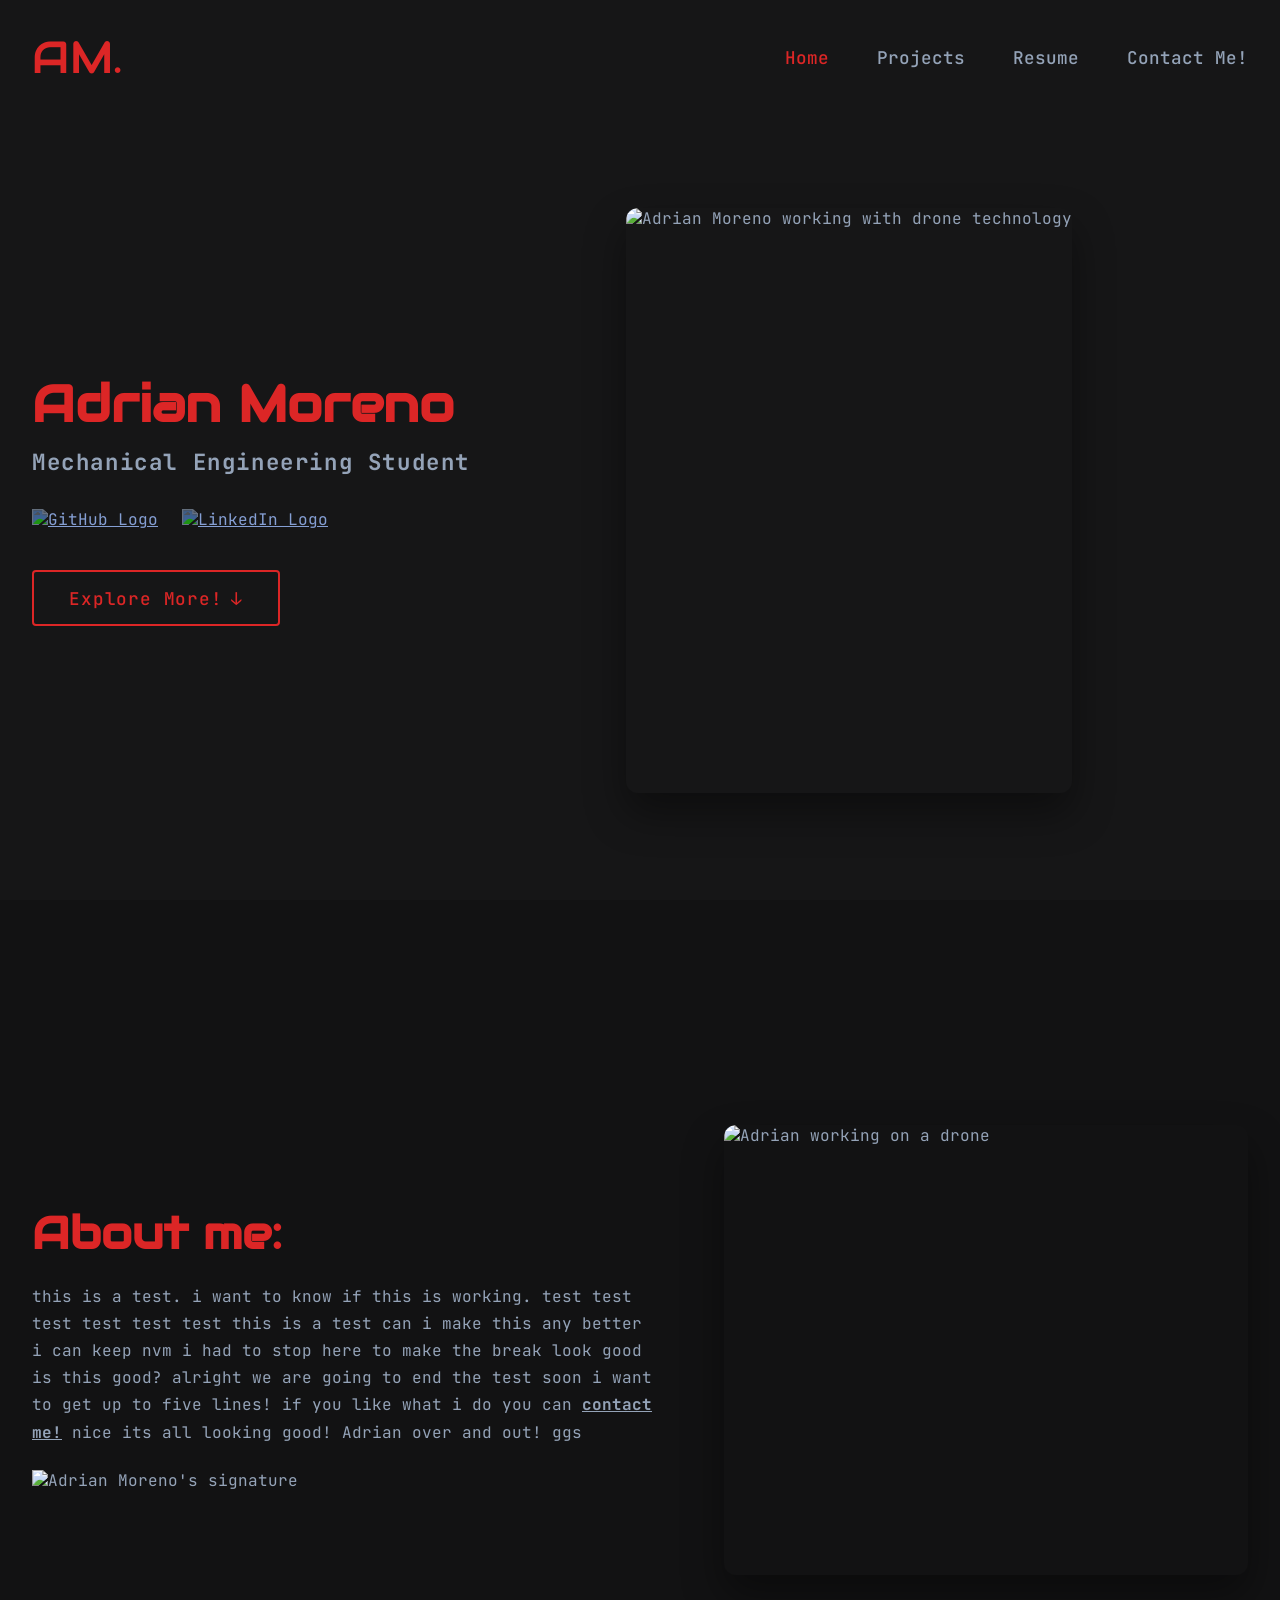
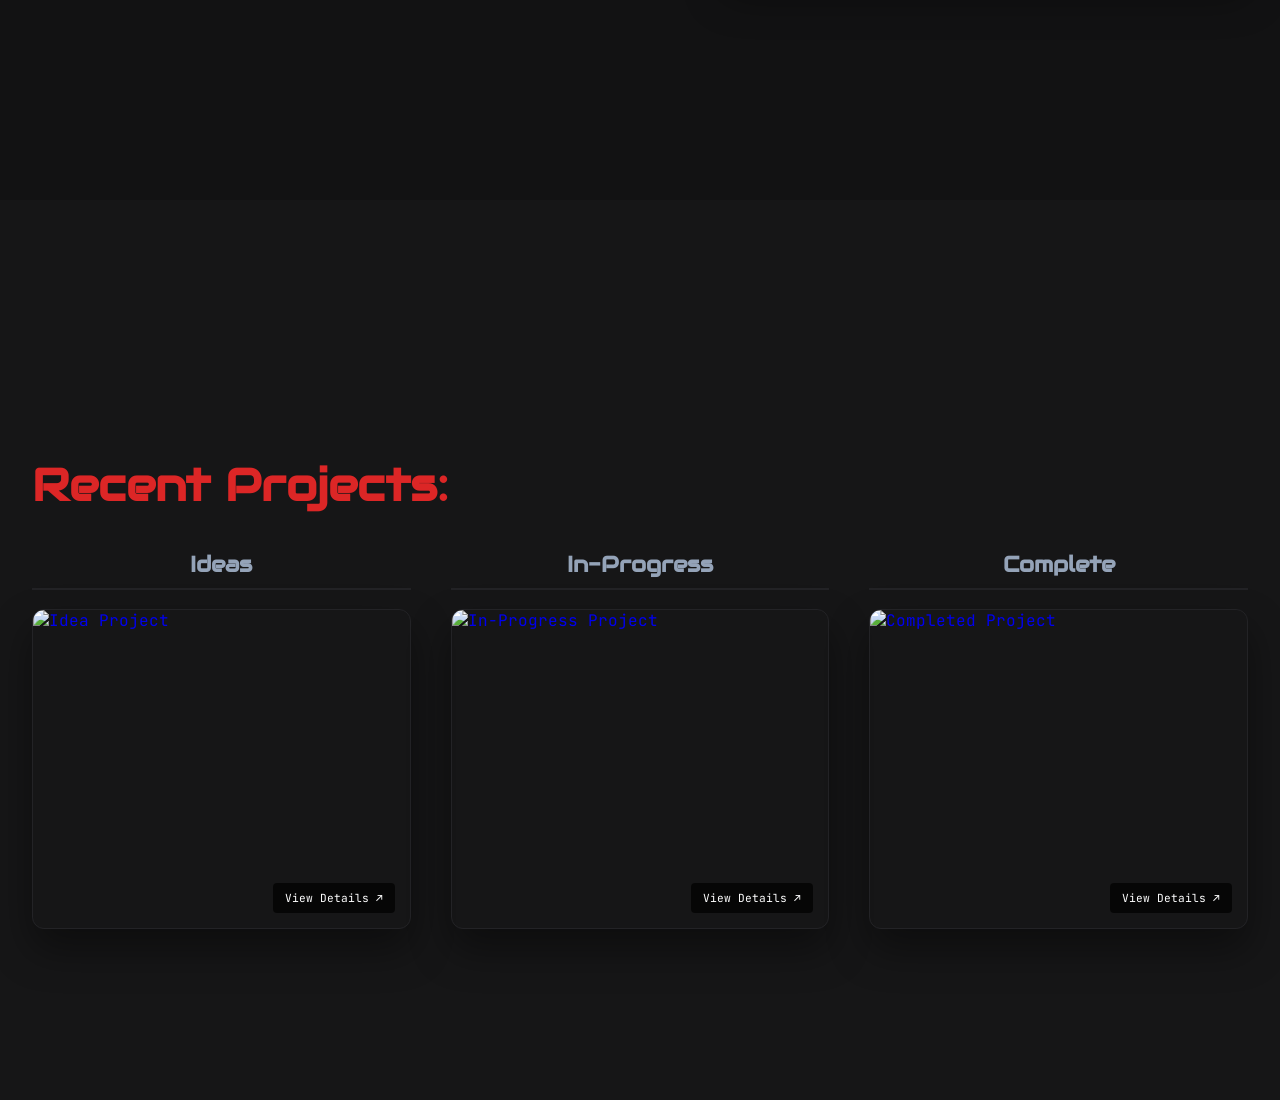
==== index.html @ 5755bc40 "Add files via upload Upload main portfolio files" ====
<!DOCTYPE html>
<html lang="en">

<head>
    <meta charset="UTF-8">
    <meta name="viewport" content="width=device-width, initial-scale=1.0">
    <link rel="icon" type="image/png" sizes="32x32" href="favicon.svg">
    <title>Adrian Moreno | Portfolio</title>
    <!-- Google Fonts -->
    <link rel="preconnect" href="https://fonts.googleapis.com">
    <link rel="preconnect" href="https://fonts.gstatic.com" crossorigin>


    <link href="https://fonts.googleapis.com/css2?family=Audiowide&family=JetBrains+Mono:ital,wght@0,100..800;1,100..800&display=swap" rel="stylesheet">

    <!-- CSS -->
    <link rel="stylesheet" href="style.css">
</head>

<body>

    <!-- =========================
         NAVIGATION BAR
    ========================== -->

    <header class="navbar">

        <div class="container nav-container">

            <div class="logo">AM.</div>

            <input type="checkbox" id="menu-toggle" class="menu-toggle">

            <label for="menu-toggle" class="burger-label">
                Menu
            </label>

            <nav class="nav-links">

                <a href="index.html" class="active">Home</a>
                <a href="projects.html">Projects</a>
                <a href="resume.html">Resume</a>
                <a href="contact.html">Contact Me!</a>

            </nav>

        </div>

    </header>


    <!-- =========================
         HOME / HERO SECTION
    ========================== -->

    <main class="welcome_card">

        <div class="container hero-layout">

            <section class="name_job">

                <h1 class="name">Adrian Moreno</h1>

                <h4 class="job">Mechanical Engineering Student</h4>

                <!-- Social Links -->

                <div class="socials">

                    <a href="https://github.com" target="_blank" rel="noopener noreferrer">
                        <img class="github" src="github.svg" alt="GitHub Logo">
                    </a>

                    <a href="https://linkedin.com" target="_blank" rel="noopener noreferrer">
                        <img class="linkedin" src="linkedin.svg" alt="LinkedIn Logo">
                    </a>

                </div>

                <!-- Explore Button -->

                <a href="#about_section" class="cta-btn">

                    Explore More!

                    <span class="arrow">↓</span>

                </a>

            </section>


            <!-- Hero Image -->

            <section class="hero_container">

                <img
                    class="hero_image"
                    src="Adrian Moreno.jpg"
                    alt="Adrian Moreno working with drone technology"
                >

            </section>

        </div>

    </main>


    <!-- =========================
         ABOUT ME SECTION
    ========================== -->

    <section id="about_section" class="about_me">

        <div class="container about-layout">

            <!-- About Text -->

            <div class="about_content">

                <h1 class="title">About me:</h1>

                <p class="info">

                    this is a test. i want to know if this is working.
                    test test test test test test this is a test can i make
                    this any better i can keep nvm i had to stop here to
                    make the break look good is this good? alright we are
                    going to end the test soon i want to get up to five lines!
                    if you like what i do you can
                    <b><u>contact me!</u></b>
                    nice its all looking good! Adrian over and out! ggs

                </p>

                <img
                    class="signature"
                    src="signature-white.png"
                    alt="Adrian Moreno's signature"
                >

            </div>


            <!-- Automatic Image Slideshow -->

            <div class="about_image_container">

                <div class="about_slider">

                    <img
                        class="about_image"
                        src="Adrian_fixing_drone.jpg"
                        alt="Adrian working on a drone"
                    >

                    <img
                        class="about_image"
                        src="images.jpeg"
                        alt="Drone assembly setup"
                    >

                    <img
                        class="about_image"
                        src="cad-design.jpg"
                        alt="3D CAD mechanical drawing"
                    >

                </div>

            </div>

        </div>

    </section>


    <!-- =========================
         RECENT PROJECTS SECTION
    ========================== -->

    <section id="recent_projects" class="recent_projects">

        <div class="container projects-layout">

            <h1 class="title">Recent Projects:</h1>

            <div class="pipeline-grid">


                <!-- IDEAS -->

                <div class="pipeline-column">

                    <h3 class="column-header">Ideas</h3>

                    <a href="projects.html" class="pipeline-card">

                        <div class="pipeline-card-inner">

                            <div class="pipeline-card-front">

                                <img
                                    src="cad-design.jpg"
                                    alt="Idea Project"
                                >

                                <span class="card-hint">
                                    View Details ↗
                                </span>

                            </div>

                            <div class="pipeline-card-back">

                                <h3>Future Concepts</h3>

                                <p>
                                    Ideas and concepts currently being explored,
                                    designed, and developed.
                                </p>

                            </div>

                        </div>

                    </a>

                </div>


                <!-- IN PROGRESS -->

                <div class="pipeline-column">

                    <h3 class="column-header">In-Progress</h3>

                    <a href="projects.html" class="pipeline-card">

                        <div class="pipeline-card-inner">

                            <div class="pipeline-card-front">

                                <img
                                    src="images.jpeg"
                                    alt="In-Progress Project"
                                >

                                <span class="card-hint">
                                    View Details ↗
                                </span>

                            </div>

                            <div class="pipeline-card-back">

                                <h3>Current Builds</h3>

                                <p>
                                    Projects currently being designed,
                                    assembled, and tested.
                                </p>

                            </div>

                        </div>

                    </a>

                </div>


                <!-- COMPLETE -->

                <div class="pipeline-column">

                    <h3 class="column-header">Complete</h3>

                    <a href="projects.html" class="pipeline-card">

                        <div class="pipeline-card-inner">

                            <div class="pipeline-card-front">

                                <img
                                    src="Adrian_fixing_drone.jpg"
                                    alt="Completed Project"
                                >

                                <span class="card-hint">
                                    View Details ↗
                                </span>

                            </div>

                            <div class="pipeline-card-back">

                                <h3>Completed Builds</h3>

                                <p>
                                    Finished projects, experiments,
                                    prototypes, and designs.
                                </p>

                            </div>

                        </div>

                    </a>

                </div>


            </div>

        </div>

    </section>

</body>

</html>
---- style.css ----
/* =========================
   GLOBAL SETTINGS
========================= */

html {
    scroll-behavior: smooth;
    scroll-snap-type: y mandatory;
}

body {
    background-color: #161617;
    color: #94A3B8;
    margin: 0;
    padding: 0;
    font-family: "JetBrains Mono", monospace;
    font-weight: 400;
    min-height: 100vh;
    display: flex;
    flex-direction: column;
    overflow-x: hidden;
}

/* =========================
   LAYOUT CONTAINERS
========================= */

.container {
    width: 100%;
    max-width: 1300px;
    margin: 0 auto;
    padding: 0 2rem;
    box-sizing: border-box;
}

.hero-layout {
    display: flex;
    align-items: center;
    justify-content: center;
    gap: 6rem;
    width: 100%;
}

/* =========================
   NAVBAR
========================= */

.navbar {
    background-color: #161617;
    z-index: 100;
    position: fixed;
    top: 0;
    left: 0;
    width: 100%;
    padding: 1.8rem 0;
}

.nav-container {
    display: flex;
    justify-content: space-between;
    align-items: center;
    position: relative;
}

.logo {
    color: #DC2626;
    font-family: "Audiowide", sans-serif;
    font-size: 2.8rem;
    font-weight: 400;
    cursor: pointer;
    transition: transform 0.2s ease;
}

.logo:hover {
    transform: scale(1.03);
}

.nav-links {
    display: flex;
    gap: 3rem;
}

.nav-links a {
    text-decoration: none;
    color: #94A3B8;
    font-size: 1.1rem;
    font-weight: 500;
    transition: color 0.2s ease;
}

.nav-links a:hover,
.nav-links a.active {
    color: #DC2626;
}

.menu-toggle,
.burger-label {
    display: none;
}

/* =========================
   HOME SECTION
========================= */

.welcome_card {
    display: flex;
    align-items: center;
    box-sizing: border-box;
    height: 100vh;
    padding-top: 100px;
    position: relative;
    scroll-snap-align: start;
    scroll-snap-stop: always;
}

.name_job {
    flex: 1.2;
    display: flex;
    flex-direction: column;
    align-items: flex-start;
}

.name {
    color: #DC2626;
    margin: 0 0 0.75rem 0;
    font-family: "Audiowide", sans-serif;
    font-size: 3.2rem;
    line-height: 1.2;
    white-space: nowrap;
}

.job {
    margin: 0;
    padding: 0;
    font-size: 1.4rem;
    letter-spacing: 0.1rem;
    color: #94A3B8;
}

/* =========================
   SOCIAL ICONS
========================= */

.socials {
    display: flex;
    gap: 1.5rem;
    margin-top: 2rem;
    align-items: center;
}

.socials img {
    filter: invert(69%) sepia(13%) saturate(542%)
        hue-rotate(176deg) brightness(89%) contrast(85%);
    transition: transform 0.2s ease;
}

.socials a:hover img {
    transform: scale(1.08);
}

.linkedin {
    width: 1.8rem;
    height: auto;
}

.github {
    width: 2.2rem;
    height: auto;
}

/* =========================
   EXPLORE MORE BUTTON
========================= */

.cta-btn {
    display: inline-flex;
    align-items: center;
    gap: 0.5rem;
    margin-top: 2.5rem;
    padding: 0.9rem 2.2rem;
    background-color: transparent;
    color: #DC2626;
    border: 2px solid #DC2626;
    border-radius: 4px;
    font-family: "JetBrains Mono", monospace;
    font-size: 1.1rem;
    font-weight: 500;
    text-decoration: none;
    letter-spacing: 0.05rem;
    transition: all 0.3s ease;
    cursor: pointer;
}

.cta-btn:hover {
    background-color: #DC2626;
    color: #161617;
    box-shadow: 0 0 15px rgba(220, 38, 38, 0.4);
}

.cta-btn .arrow {
    transition: transform 0.3s ease;
}

.cta-btn:hover .arrow {
    transform: translateY(4px);
}

/* =========================
   HOME PHOTO
========================= */

.hero_container {
    flex: 1.5;
    display: flex;
    justify-content: flex-start;
    height: 65vh;
}

.hero_image {
    max-width: 100%;
    height: 100%;
    object-fit: cover;
    border-radius: 12px;
    box-shadow: 0 20px 40px rgba(0, 0, 0, 0.4);
}

/* =========================
   ABOUT ME SECTION
========================= */

#about_section {
    background-color: #121213;
    width: 100%;
    box-sizing: border-box;
    height: 100vh;
    display: flex;
    align-items: center;
    scroll-snap-align: start;
    scroll-snap-stop: always;
}

.about-layout {
    display: flex;
    align-items: center;
    justify-content: space-between;
    gap: 4rem;
    width: 100%;
}

.about_content {
    flex: 1.2;
    display: flex;
    align-items: flex-start;
    flex-direction: column;
    max-width: 650px;
}

.signature {
    width: 300px;
    max-width: 100%;
    height: auto;
    margin-top: 1.5rem;
}

.title {
    color: #DC2626;
    margin: 0 0 1.5rem 0;
    font-family: "Audiowide", sans-serif;
    font-size: 2.8rem;
    line-height: 1.1;
}

.about_content .info {
    margin: 0;
    font-size: 1rem;
    line-height: 1.7;
}

/* =========================
   AUTOMATIC ABOUT SLIDESHOW
========================= */

.about_image_container {
    flex: 1;
    display: flex;
    height: 50vh;
    overflow: hidden;
    border-radius: 12px;
    box-shadow: 0 20px 40px rgba(0, 0, 0, 0.4);
}

.about_slider {
    display: flex;
    width: 100%;
    height: 100%;
    animation: imageSlide 12s infinite;
}

.about_image {
    min-width: 100%;
    height: 100%;
    object-fit: cover;
}

/* Three images, approximately four seconds each */

@keyframes imageSlide {

    0%, 28% {
        transform: translateX(0);
    }

    33%, 61% {
        transform: translateX(-100%);
    }

    66%, 94% {
        transform: translateX(-200%);
    }

    100% {
        transform: translateX(0);
    }

}

/* =========================
   RECENT PROJECTS SECTION
========================= */

#recent_projects {
    background-color: #161617;
    width: 100%;
    box-sizing: border-box;
    height: 100vh;
    padding-top: 90px;
    display: flex;
    align-items: center;
    scroll-snap-align: start;
    scroll-snap-stop: always;
}

.projects-layout {
    display: flex;
    flex-direction: column;
    align-items: flex-start;
    width: 100%;
}

.pipeline-grid {
    display: grid;
    grid-template-columns: repeat(3, 1fr);
    gap: 2.5rem;
    width: 100%;
    margin-top: 1rem;
}

.pipeline-column {
    display: flex;
    flex-direction: column;
    align-items: center;
}

.column-header {
    color: #94A3B8;
    font-family: "Audiowide", sans-serif;
    font-size: 1.4rem;
    margin: 0 0 1.2rem 0;
    padding-bottom: 0.6rem;
    width: 100%;
    text-align: center;
    border-bottom: 2px solid #232326;
}

/* =========================
   PROJECT FLIP CARDS
========================= */

.pipeline-card {
    display: block;
    width: 100%;
    height: 320px;
    perspective: 1000px;
    text-decoration: none;
    border-radius: 12px;
    box-shadow: 0 20px 40px rgba(0, 0, 0, 0.4);
}

.pipeline-card-inner {
    position: relative;
    width: 100%;
    height: 100%;
    border-radius: 12px;
    transform-style: preserve-3d;
    transition: transform 0.7s ease;
}

.pipeline-card:hover .pipeline-card-inner,
.pipeline-card:focus .pipeline-card-inner {
    transform: rotateY(180deg);
}

.pipeline-card-front,
.pipeline-card-back {
    position: absolute;
    inset: 0;
    width: 100%;
    height: 100%;
    overflow: hidden;
    border: 1px solid #232326;
    border-radius: 12px;
    box-sizing: border-box;
    backface-visibility: hidden;
    -webkit-backface-visibility: hidden;
}

.pipeline-card-front img {
    width: 100%;
    height: 100%;
    object-fit: cover;
}

/* CARD BACK */

.pipeline-card-back {
    background-color: #202023;
    border-color: #DC2626;
    transform: rotateY(180deg);
    display: flex;
    flex-direction: column;
    justify-content: center;
    align-items: center;
    text-align: center;
    padding: 1.5rem;
}

.pipeline-card-back h3 {
    color: #DC2626;
    font-family: "Audiowide", sans-serif;
    font-size: 1.1rem;
    margin-bottom: 1rem;
}

.pipeline-card-back p {
    color: #94A3B8;
    font-size: 0.85rem;
    line-height: 1.7;
    margin: 0;
}

/* FRONT CARD HINT */

.card-hint {
    position: absolute;
    bottom: 15px;
    right: 15px;
    color: white;
    background: rgba(0, 0, 0, 0.7);
    padding: 8px 12px;
    font-size: 0.7rem;
    border-radius: 4px;
}

/* =========================
   TABLET RESPONSIVE
========================= */

@media (max-width: 1000px) and (min-width: 769px) {

    .hero-layout {
        gap: 3rem;
    }

    .name {
        font-size: 2.5rem;
    }

    .job {
        font-size: 1.1rem;
    }

    .about-layout {
        gap: 2rem;
    }

    .pipeline-grid {
        gap: 1.5rem;
    }

    .pipeline-card {
        height: 260px;
    }

}

/* =========================
   MOBILE RESPONSIVE
========================= */

@media (max-width: 768px) {

    html {
        scroll-snap-type: none;
    }

    .container {
        padding: 0 1.5rem;
    }

    .navbar {
        position: fixed;
        padding: 1.2rem 0;
    }

    .logo {
        font-size: 2.2rem;
    }

    .burger-label {
        display: block;
        color: #94A3B8;
        cursor: pointer;
        font-family: "JetBrains Mono", monospace;
        border: 1px solid #2d2d30;
        padding: 0.5rem 1rem;
        border-radius: 4px;
        background-color: #1a1a1c;
    }

    .nav-links {
        display: none;
        flex-direction: column;
        position: absolute;
        top: calc(100% + 1.2rem);
        left: -1.5rem;
        right: -1.5rem;
        width: calc(100% + 3rem);
        background-color: #1a1a1c;
        box-shadow: 0 8px 16px rgba(0, 0, 0, 0.5);
        border-bottom: 1px solid #2d2d30;
        padding: 0.5rem 0;
        gap: 0;
        z-index: 110;
    }

    .nav-links a {
        padding: 1rem 1.5rem;
        display: block;
        border-bottom: 1px solid #232326;
    }

    .nav-links a:last-child {
        border-bottom: none;
    }

    .menu-toggle:checked ~ .nav-links {
        display: flex;
    }

    .welcome_card {
        padding: 120px 0 3rem 0;
        height: auto;
    }

    .hero-layout {
        flex-direction: column-reverse;
        justify-content: center;
        gap: 2.5rem;
        text-align: center;
    }

    .name_job {
        align-items: center;
    }

    .name {
        font-size: 2.5rem;
        white-space: normal;
    }

    .job {
        font-size: 1.1rem;
    }

    .hero_container {
        width: 100%;
        height: 35vh;
        justify-content: center;
    }

    .hero_image {
        width: 100%;
        height: 100%;
        object-fit: cover;
    }

    #about_section {
        padding: 5rem 0;
        height: auto;
    }

    .about-layout {
        flex-direction: column;
        gap: 2.5rem;
        text-align: center;
    }

    .about_content {
        align-items: center;
        max-width: 100%;
    }

    .title {
        font-size: 2.6rem;
    }

    .about_image_container {
        width: 100%;
        height: 35vh;
        justify-content: center;
    }

    #recent_projects {
        padding: 5rem 0;
        height: auto;
    }

    .projects-layout {
        align-items: center;
    }

    .pipeline-grid {
        grid-template-columns: 1fr;
        gap: 2.5rem;
    }

    .pipeline-card {
        height: 250px;
    }

    /* Touchscreen flip support */

    .pipeline-card:active .pipeline-card-inner {
        transform: rotateY(180deg);
    }

    .pipeline-card-back {
        padding: 1rem;
    }

}
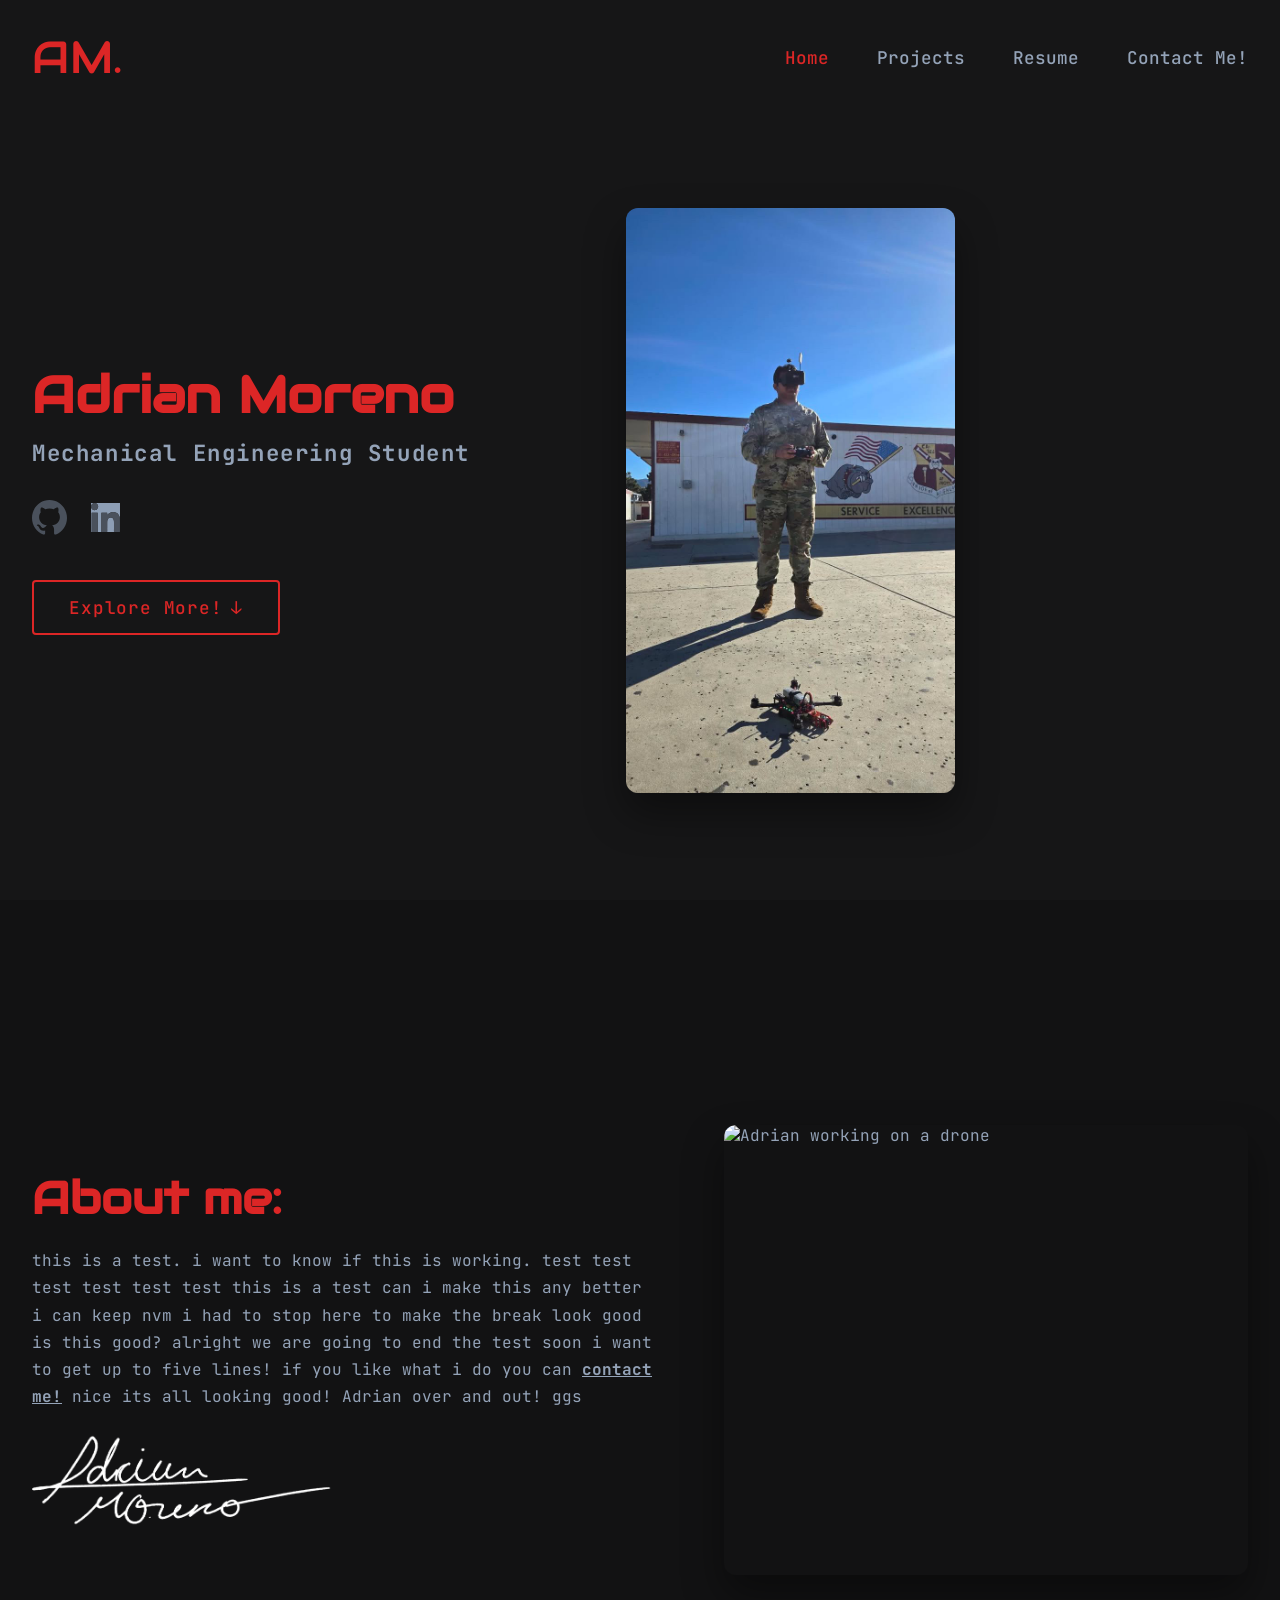
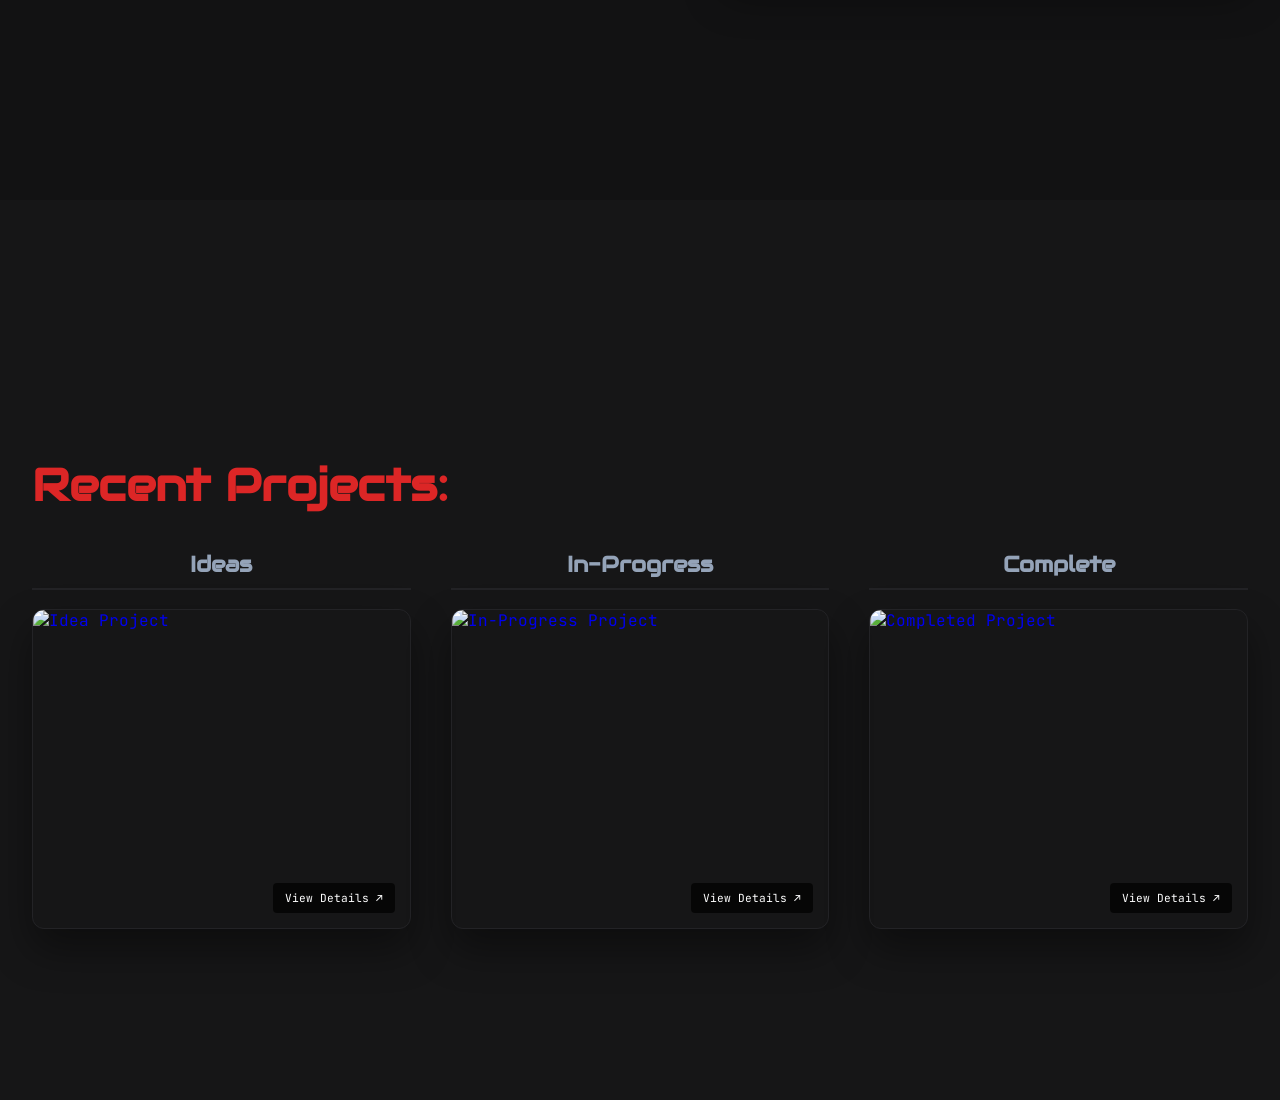
==== commit bde2db34: "Update image paths to use assets directory" ====
--- a/index.html
+++ b/index.html
@@ -1,15 +1,16 @@
+
 <!DOCTYPE html>
 <html lang="en">
 
 <head>
     <meta charset="UTF-8">
     <meta name="viewport" content="width=device-width, initial-scale=1.0">
-    <link rel="icon" type="image/png" sizes="32x32" href="favicon.svg">
+    <link rel="icon" type="image/svg+xml" href="assets/favicon.svg">
     <title>Adrian Moreno | Portfolio</title>
+
     <!-- Google Fonts -->
     <link rel="preconnect" href="https://fonts.googleapis.com">
     <link rel="preconnect" href="https://fonts.gstatic.com" crossorigin>
-
 
     <link href="https://fonts.googleapis.com/css2?family=Audiowide&family=JetBrains+Mono:ital,wght@0,100..800;1,100..800&display=swap" rel="stylesheet">
 
@@ -68,11 +69,11 @@
                 <div class="socials">
 
                     <a href="https://github.com" target="_blank" rel="noopener noreferrer">
-                        <img class="github" src="github.svg" alt="GitHub Logo">
+                        <img class="github" src="assets/github.svg" alt="GitHub Logo">
                     </a>
 
                     <a href="https://linkedin.com" target="_blank" rel="noopener noreferrer">
-                        <img class="linkedin" src="linkedin.svg" alt="LinkedIn Logo">
+                        <img class="linkedin" src="assets/linkedin.svg" alt="LinkedIn Logo">
                     </a>
 
                 </div>
@@ -96,7 +97,7 @@
 
                 <img
                     class="hero_image"
-                    src="Adrian Moreno.jpg"
+                    src="assets/Adrian Moreno.jpg"
                     alt="Adrian Moreno working with drone technology"
                 >
 
@@ -136,7 +137,7 @@
 
                 <img
                     class="signature"
-                    src="signature-white.png"
+                    src="assets/signature-white.png"
                     alt="Adrian Moreno's signature"
                 >
 
@@ -321,3 +322,4 @@
 </body>
 
 </html>
+
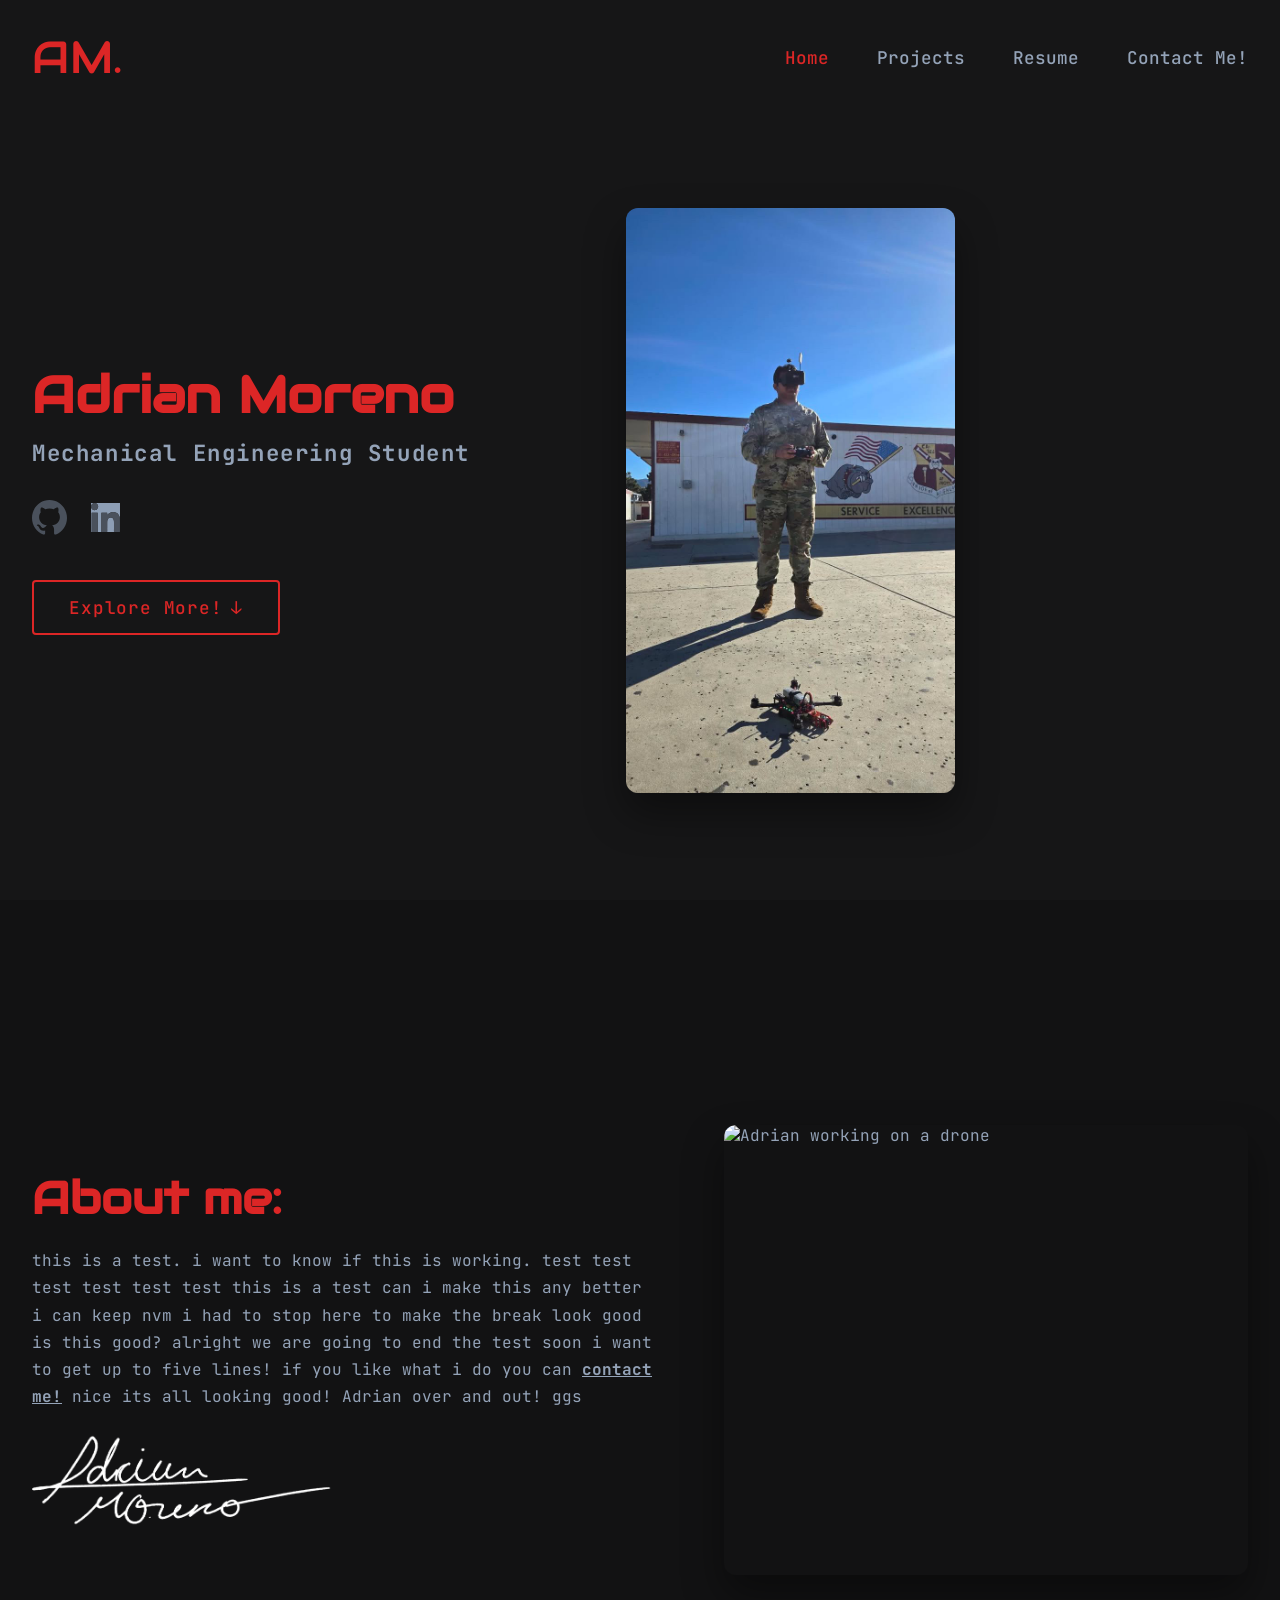
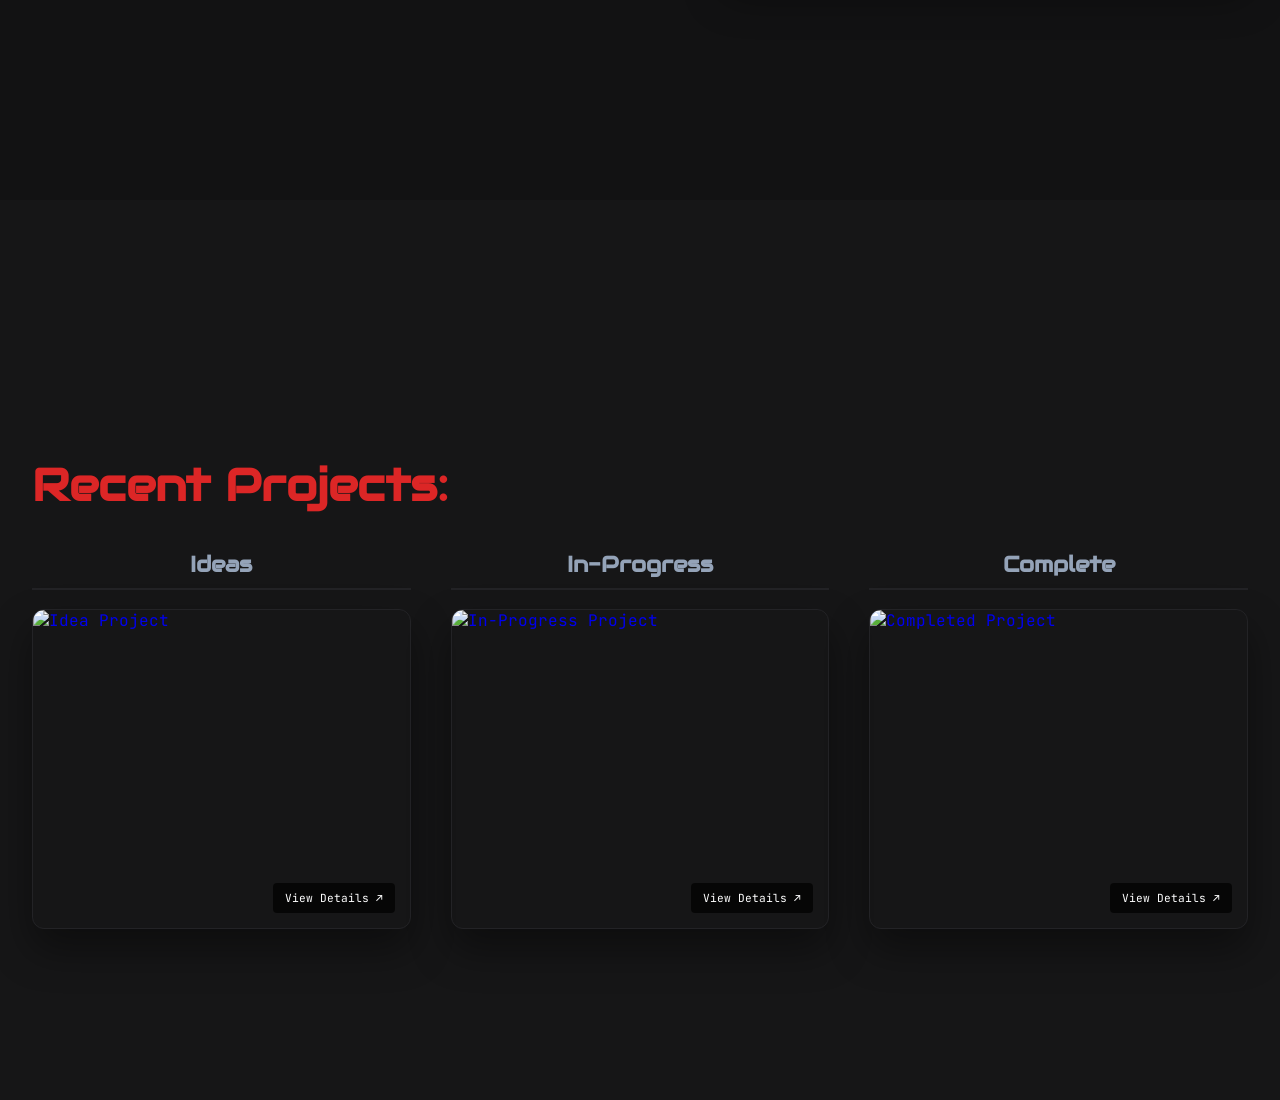
==== commit 2189da79: "Add script tag for main.js in index.html" ====
--- a/index.html
+++ b/index.html
@@ -318,8 +318,7 @@
         </div>
 
     </section>
-
+    <script type="module" src="main.js"></script>
 </body>
-
 </html>
 
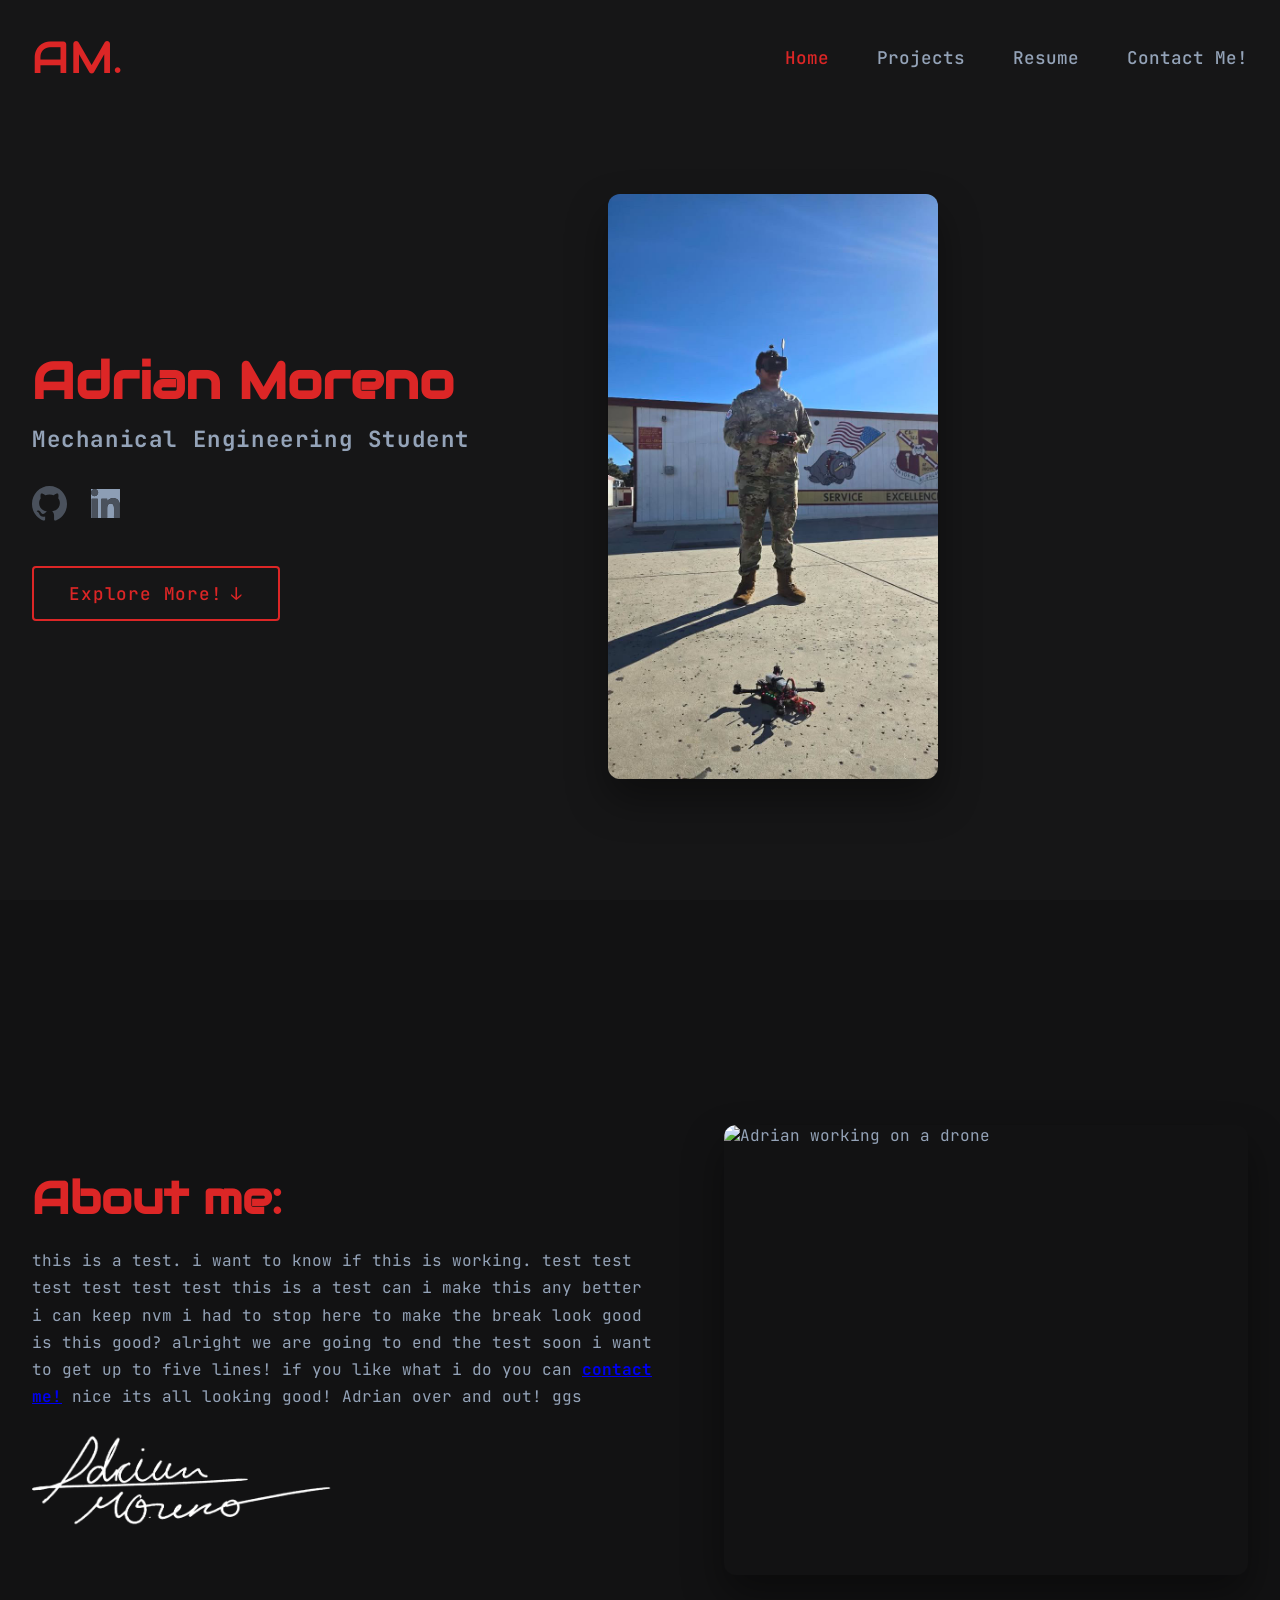
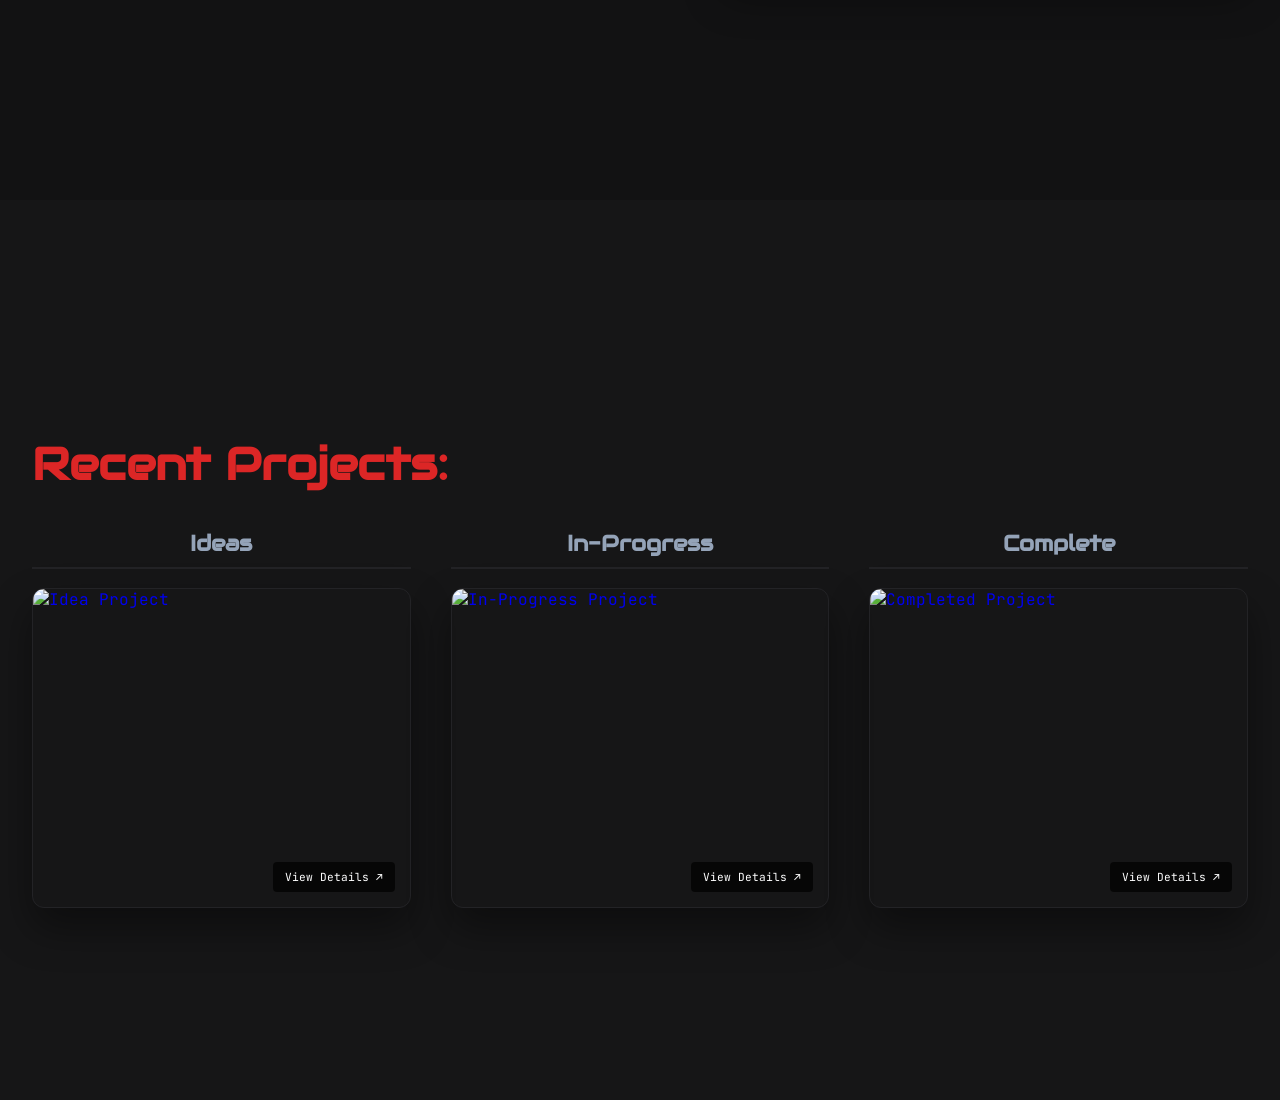
==== commit c20063eb: "Update HTML structure and improve accessibility" ====
--- a/index.html
+++ b/index.html
@@ -5,7 +5,12 @@
 <head>
     <meta charset="UTF-8">
     <meta name="viewport" content="width=device-width, initial-scale=1.0">
+
     <link rel="icon" type="image/svg+xml" href="assets/favicon.svg">
+
+    <meta name="theme-color" content="#161617">
+    <meta name="description" content="Adrian Moreno's mechanical engineering portfolio, featuring projects, designs, and engineering interests.">
+
     <title>Adrian Moreno | Portfolio</title>
 
     <!-- Google Fonts -->
@@ -36,7 +41,7 @@
                 Menu
             </label>
 
-            <nav class="nav-links">
+            <nav class="nav-links" id="primary-navigation" aria-label="Main navigation">
 
                 <a href="index.html" class="active">Home</a>
                 <a href="projects.html">Projects</a>
@@ -68,12 +73,12 @@
 
                 <div class="socials">
 
-                    <a href="https://github.com" target="_blank" rel="noopener noreferrer">
-                        <img class="github" src="assets/github.svg" alt="GitHub Logo">
-                    </a>
-
-                    <a href="https://linkedin.com" target="_blank" rel="noopener noreferrer">
-                        <img class="linkedin" src="assets/linkedin.svg" alt="LinkedIn Logo">
+                    <a href="https://github.com" target="_blank" rel="noopener noreferrer" aria-label="GitHub">
+                        <img class="github" src="assets/github.svg" alt="">
+                    </a>
+
+                    <a href="https://linkedin.com" target="_blank" rel="noopener noreferrer" aria-label="LinkedIn">
+                        <img class="linkedin" src="assets/linkedin.svg" alt="">
                     </a>
 
                 </div>
@@ -81,11 +86,8 @@
                 <!-- Explore Button -->
 
                 <a href="#about_section" class="cta-btn">
-
                     Explore More!
-
                     <span class="arrow">↓</span>
-
                 </a>
 
             </section>
@@ -99,6 +101,7 @@
                     class="hero_image"
                     src="assets/Adrian Moreno.jpg"
                     alt="Adrian Moreno working with drone technology"
+                    fetchpriority="high"
                 >
 
             </section>
@@ -120,7 +123,7 @@
 
             <div class="about_content">
 
-                <h1 class="title">About me:</h1>
+                <h2 class="title">About me:</h2>
 
                 <p class="info">
 
@@ -130,7 +133,7 @@
                     make the break look good is this good? alright we are
                     going to end the test soon i want to get up to five lines!
                     if you like what i do you can
-                    <b><u>contact me!</u></b>
+                    <a href="contact.html"><b><u>contact me!</u></b></a>
                     nice its all looking good! Adrian over and out! ggs
 
                 </p>
@@ -139,6 +142,7 @@
                     class="signature"
                     src="assets/signature-white.png"
                     alt="Adrian Moreno's signature"
+                    loading="lazy"
                 >
 
             </div>
@@ -154,18 +158,21 @@
                         class="about_image"
                         src="Adrian_fixing_drone.jpg"
                         alt="Adrian working on a drone"
+                        loading="lazy"
                     >
 
                     <img
                         class="about_image"
                         src="images.jpeg"
                         alt="Drone assembly setup"
+                        loading="lazy"
                     >
 
                     <img
                         class="about_image"
                         src="cad-design.jpg"
                         alt="3D CAD mechanical drawing"
+                        loading="lazy"
                     >
 
                 </div>
@@ -185,10 +192,9 @@
 
         <div class="container projects-layout">
 
-            <h1 class="title">Recent Projects:</h1>
+            <h2 class="title">Recent Projects:</h2>
 
             <div class="pipeline-grid">
-
 
                 <!-- IDEAS -->
 
@@ -205,6 +211,7 @@
                                 <img
                                     src="cad-design.jpg"
                                     alt="Idea Project"
+                                    loading="lazy"
                                 >
 
                                 <span class="card-hint">
@@ -246,6 +253,7 @@
                                 <img
                                     src="images.jpeg"
                                     alt="In-Progress Project"
+                                    loading="lazy"
                                 >
 
                                 <span class="card-hint">
@@ -287,6 +295,7 @@
                                 <img
                                     src="Adrian_fixing_drone.jpg"
                                     alt="Completed Project"
+                                    loading="lazy"
                                 >
 
                                 <span class="card-hint">
@@ -312,13 +321,18 @@
 
                 </div>
 
-
             </div>
 
         </div>
 
     </section>
+
+
+    <!-- =========================
+         JAVASCRIPT
+    ========================== -->
+
     <script type="module" src="main.js"></script>
+
 </body>
 </html>
-
--- a/style.css
+++ b/style.css
@@ -2,10 +2,15 @@
 /* =========================
    GLOBAL SETTINGS
 ========================= */
+
+* {
+    box-sizing: border-box;
+}
 
 html {
     scroll-behavior: smooth;
     scroll-snap-type: y mandatory;
+    scroll-padding-top: 90px;
 }
 
 body {
@@ -18,7 +23,22 @@
     min-height: 100vh;
     display: flex;
     flex-direction: column;
-    overflow-x: hidden;
+    overflow-x: clip;
+}
+
+img {
+    max-width: 100%;
+}
+
+a,
+button,
+input {
+    -webkit-tap-highlight-color: transparent;
+}
+
+:focus-visible {
+    outline: 2px solid #DC2626;
+    outline-offset: 4px;
 }
 
 /* =========================
@@ -37,8 +57,9 @@
     display: flex;
     align-items: center;
     justify-content: center;
-    gap: 6rem;
-    width: 100%;
+    gap: clamp(2rem, 5vw, 6rem);
+    width: 100%;
+    min-width: 0;
 }
 
 /* =========================
@@ -106,8 +127,10 @@
     display: flex;
     align-items: center;
     box-sizing: border-box;
-    height: 100vh;
-    padding-top: 100px;
+    min-height: 100vh;
+    min-height: 100svh;
+    height: auto;
+    padding: 120px 0 3rem;
     position: relative;
     scroll-snap-align: start;
     scroll-snap-stop: always;
@@ -118,6 +141,7 @@
     display: flex;
     flex-direction: column;
     align-items: flex-start;
+    min-width: 0;
 }
 
 .name {
@@ -214,6 +238,7 @@
     display: flex;
     justify-content: flex-start;
     height: 65vh;
+    min-width: 0;
 }
 
 .hero_image {
@@ -232,7 +257,10 @@
     background-color: #121213;
     width: 100%;
     box-sizing: border-box;
-    height: 100vh;
+    min-height: 100vh;
+    min-height: 100svh;
+    height: auto;
+    padding: 5rem 0;
     display: flex;
     align-items: center;
     scroll-snap-align: start;
@@ -253,6 +281,7 @@
     align-items: flex-start;
     flex-direction: column;
     max-width: 650px;
+    min-width: 0;
 }
 
 .signature {
@@ -287,6 +316,7 @@
     overflow: hidden;
     border-radius: 12px;
     box-shadow: 0 20px 40px rgba(0, 0, 0, 0.4);
+    min-width: 0;
 }
 
 .about_slider {
@@ -332,8 +362,10 @@
     background-color: #161617;
     width: 100%;
     box-sizing: border-box;
-    height: 100vh;
-    padding-top: 90px;
+    min-height: 100vh;
+    min-height: 100svh;
+    height: auto;
+    padding: 6rem 0 3rem;
     display: flex;
     align-items: center;
     scroll-snap-align: start;
@@ -349,7 +381,7 @@
 
 .pipeline-grid {
     display: grid;
-    grid-template-columns: repeat(3, 1fr);
+    grid-template-columns: repeat(3, minmax(0, 1fr));
     gap: 2.5rem;
     width: 100%;
     margin-top: 1rem;
@@ -359,6 +391,7 @@
     display: flex;
     flex-direction: column;
     align-items: center;
+    min-width: 0;
 }
 
 .column-header {
@@ -395,7 +428,6 @@
     transition: transform 0.7s ease;
 }
 
-.pipeline-card:hover .pipeline-card-inner,
 .pipeline-card:focus .pipeline-card-inner {
     transform: rotateY(180deg);
 }
@@ -467,23 +499,41 @@
 
 @media (max-width: 1000px) and (min-width: 769px) {
 
+    .container {
+        padding: 0 1.5rem;
+    }
+
     .hero-layout {
-        gap: 3rem;
+        gap: 2rem;
     }
 
     .name {
-        font-size: 2.5rem;
+        font-size: clamp(2rem, 4vw, 2.5rem);
+        white-space: normal;
     }
 
     .job {
-        font-size: 1.1rem;
+        font-size: 1rem;
+    }
+
+    .hero_container {
+        height: 55vh;
     }
 
     .about-layout {
         gap: 2rem;
     }
 
+    .about_content .info {
+        font-size: 0.9rem;
+    }
+
+    .about_image_container {
+        height: 40vh;
+    }
+
     .pipeline-grid {
+        grid-template-columns: repeat(2, minmax(0, 1fr));
         gap: 1.5rem;
     }
 
@@ -504,7 +554,7 @@
     }
 
     .container {
-        padding: 0 1.5rem;
+        padding: 0 1.25rem;
     }
 
     .navbar {
@@ -532,9 +582,9 @@
         flex-direction: column;
         position: absolute;
         top: calc(100% + 1.2rem);
-        left: -1.5rem;
-        right: -1.5rem;
-        width: calc(100% + 3rem);
+        left: -1.25rem;
+        right: -1.25rem;
+        width: calc(100% + 2.5rem);
         background-color: #1a1a1c;
         box-shadow: 0 8px 16px rgba(0, 0, 0, 0.5);
         border-bottom: 1px solid #2d2d30;
@@ -558,14 +608,14 @@
     }
 
     .welcome_card {
-        padding: 120px 0 3rem 0;
+        padding: 120px 0 3rem;
         height: auto;
     }
 
     .hero-layout {
         flex-direction: column-reverse;
         justify-content: center;
-        gap: 2.5rem;
+        gap: 2rem;
         text-align: center;
     }
 
@@ -574,7 +624,7 @@
     }
 
     .name {
-        font-size: 2.5rem;
+        font-size: clamp(2rem, 8vw, 2.5rem);
         white-space: normal;
     }
 
@@ -584,7 +634,7 @@
 
     .hero_container {
         width: 100%;
-        height: 35vh;
+        height: clamp(220px, 40vh, 380px);
         justify-content: center;
     }
 
@@ -614,9 +664,13 @@
         font-size: 2.6rem;
     }
 
+    .about_content .info {
+        font-size: 0.95rem;
+    }
+
     .about_image_container {
         width: 100%;
-        height: 35vh;
+        height: clamp(220px, 40vh, 350px);
         justify-content: center;
     }
 
@@ -638,14 +692,109 @@
         height: 250px;
     }
 
-    /* Touchscreen flip support */
-
-    .pipeline-card:active .pipeline-card-inner {
-        transform: rotateY(180deg);
-    }
-
     .pipeline-card-back {
         padding: 1rem;
     }
 
 }
+
+/* =========================
+   SMALL PHONE SUPPORT
+========================= */
+
+@media (max-width: 480px) {
+
+    .container {
+        padding: 0 1rem;
+    }
+
+    .navbar {
+        padding: 1rem 0;
+    }
+
+    .logo {
+        font-size: 1.9rem;
+    }
+
+    .burger-label {
+        padding: 0.55rem 0.8rem;
+        font-size: 0.85rem;
+    }
+
+    .welcome_card {
+        padding-top: 105px;
+    }
+
+    .hero-layout {
+        gap: 1.8rem;
+    }
+
+    .name {
+        font-size: clamp(1.8rem, 8vw, 2.3rem);
+        overflow-wrap: anywhere;
+    }
+
+    .job {
+        font-size: 0.9rem;
+        letter-spacing: 0.04rem;
+    }
+
+    .socials {
+        gap: 1.2rem;
+    }
+
+    .cta-btn {
+        padding: 0.8rem 1.3rem;
+        font-size: 0.9rem;
+    }
+
+    .title {
+        font-size: 2.1rem;
+    }
+
+    .about_content .info {
+        font-size: 0.9rem;
+    }
+
+    .column-header {
+        font-size: 1.15rem;
+    }
+
+    .pipeline-card {
+        height: 230px;
+    }
+
+}
+
+/* =========================
+   DESKTOP CARD HOVER
+========================= */
+
+@media (hover: hover) and (pointer: fine) {
+
+    .pipeline-card:hover .pipeline-card-inner {
+        transform: rotateY(180deg);
+    }
+
+}
+
+/* =========================
+   REDUCED MOTION
+========================= */
+
+@media (prefers-reduced-motion: reduce) {
+
+    html {
+        scroll-behavior: auto;
+        scroll-snap-type: none;
+    }
+
+    *,
+    *::before,
+    *::after {
+        animation-duration: 0.01ms !important;
+        animation-iteration-count: 1 !important;
+        transition-duration: 0.01ms !important;
+    }
+
+}
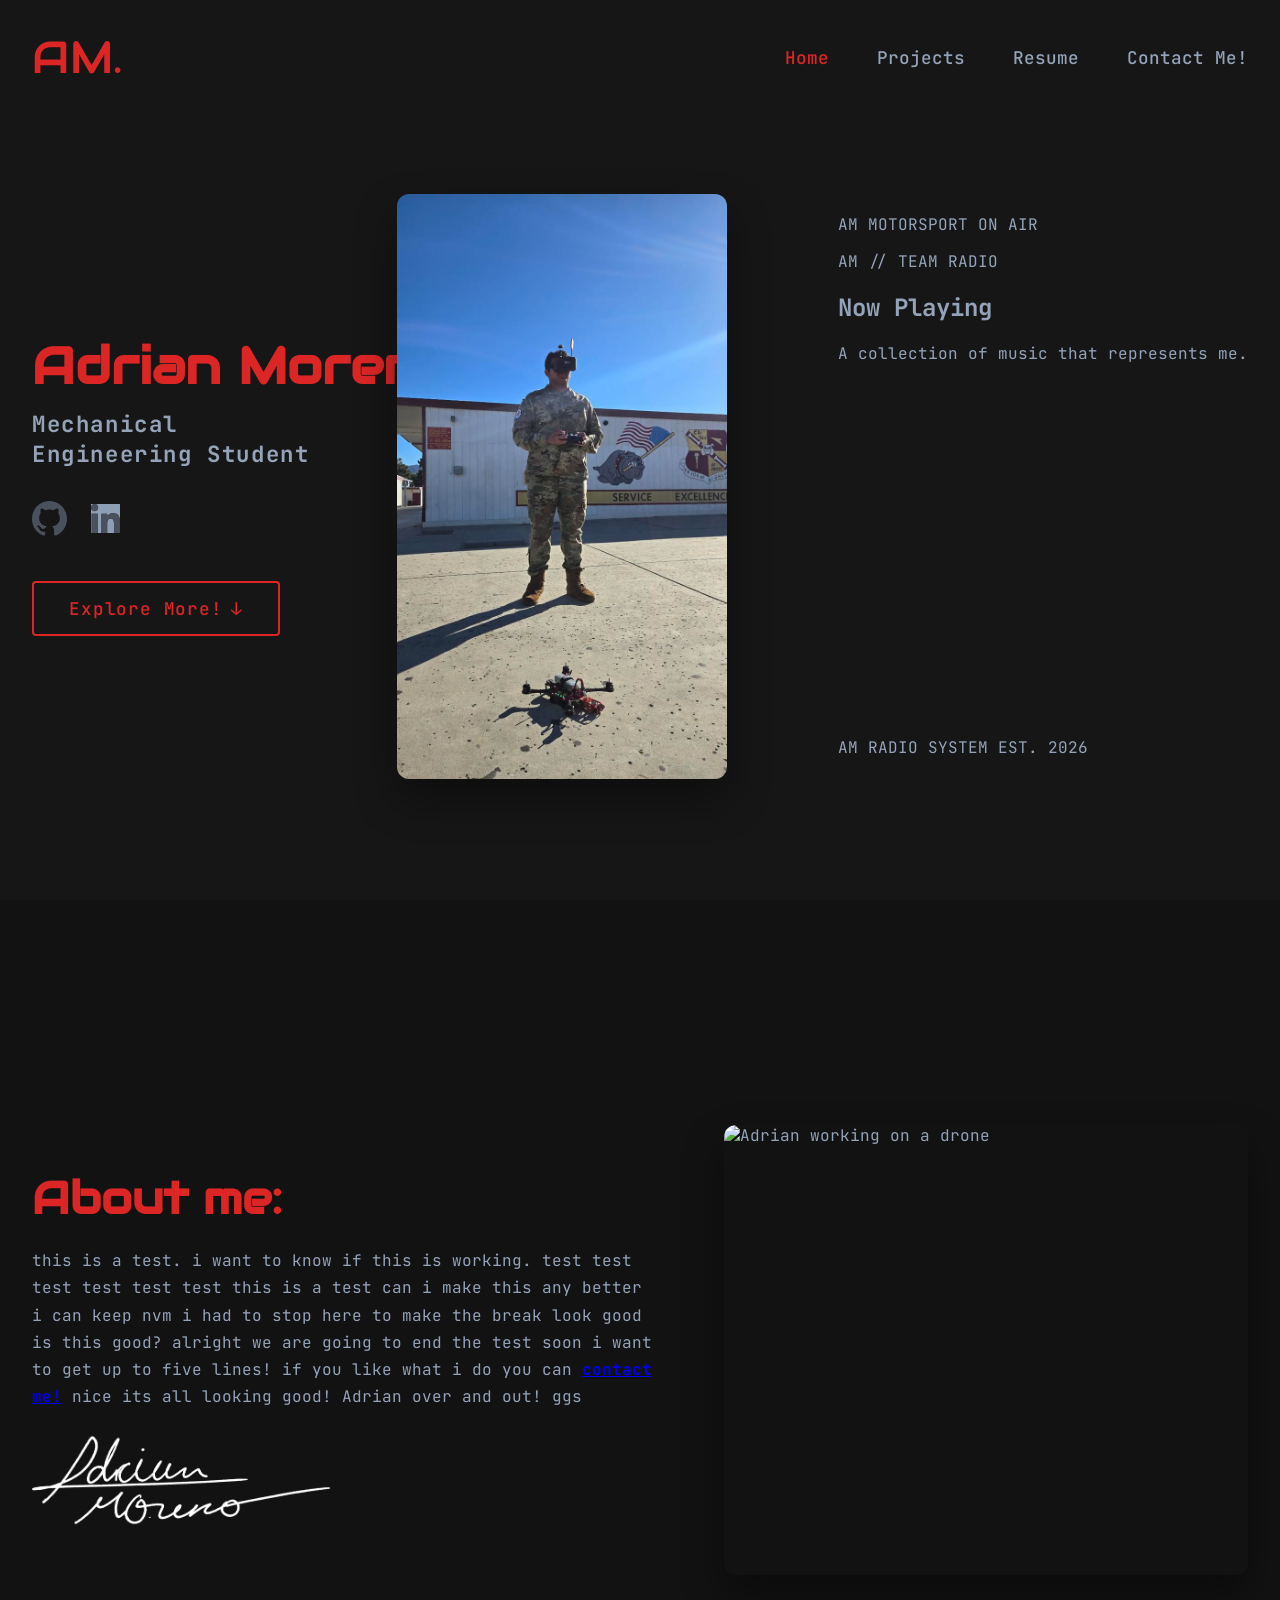
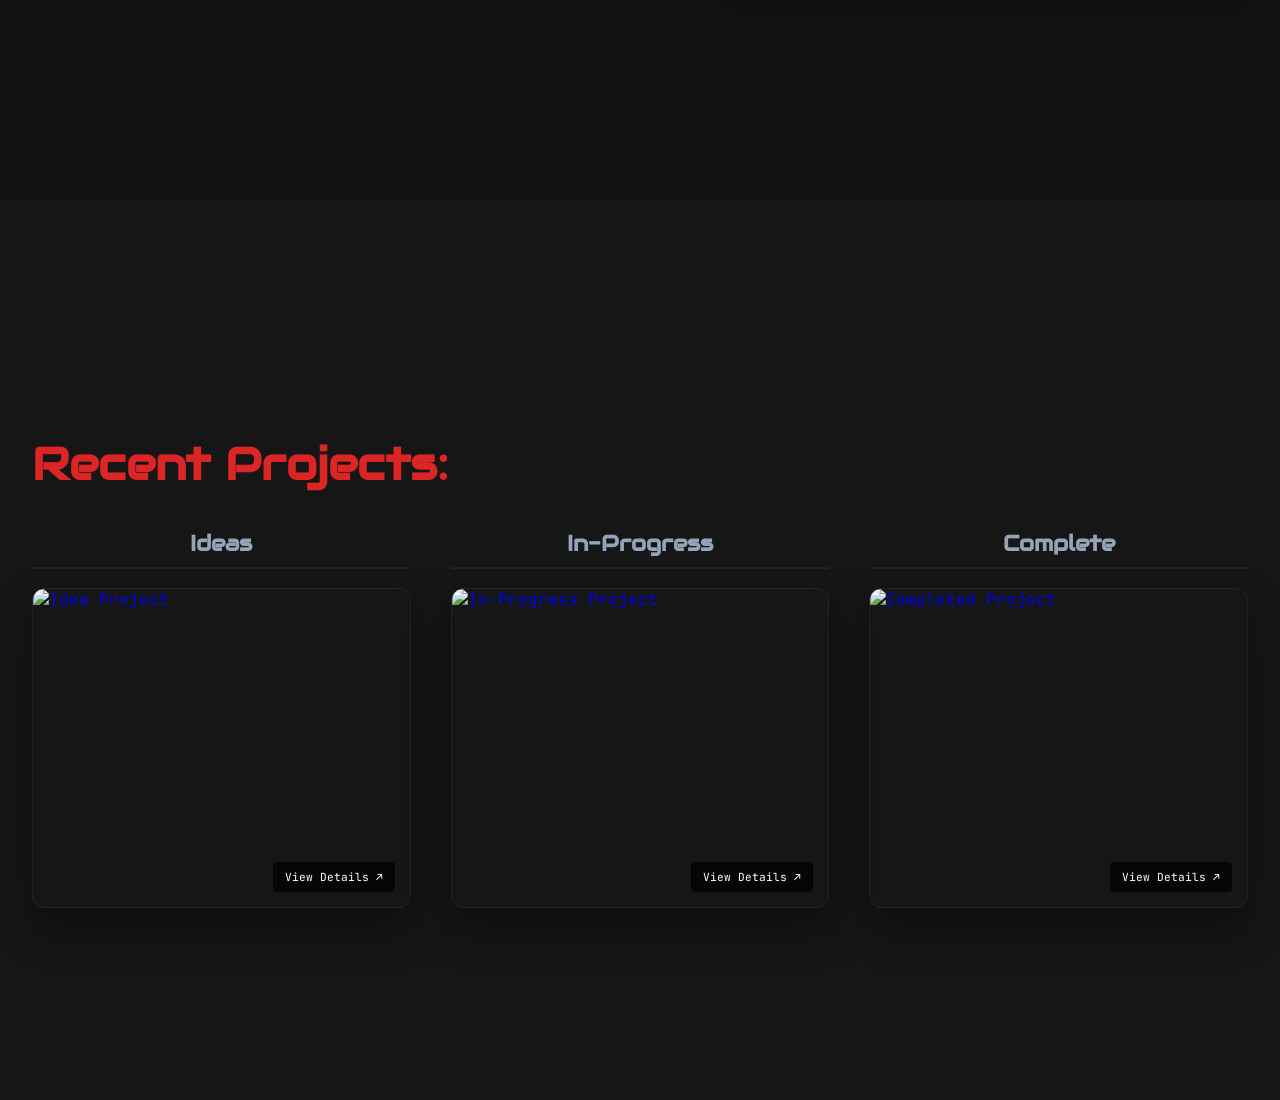
==== commit 4517fb45: "Update index.html" ====
--- a/index.html
+++ b/index.html
@@ -1,22 +1,17 @@
 
 <!DOCTYPE html>
 <html lang="en">
-
 <head>
     <meta charset="UTF-8">
     <meta name="viewport" content="width=device-width, initial-scale=1.0">
-
     <link rel="icon" type="image/svg+xml" href="assets/favicon.svg">
-
     <meta name="theme-color" content="#161617">
     <meta name="description" content="Adrian Moreno's mechanical engineering portfolio, featuring projects, designs, and engineering interests.">
-
     <title>Adrian Moreno | Portfolio</title>
 
     <!-- Google Fonts -->
     <link rel="preconnect" href="https://fonts.googleapis.com">
     <link rel="preconnect" href="https://fonts.gstatic.com" crossorigin>
-
     <link href="https://fonts.googleapis.com/css2?family=Audiowide&family=JetBrains+Mono:ital,wght@0,100..800;1,100..800&display=swap" rel="stylesheet">
 
     <!-- CSS -->
@@ -28,11 +23,8 @@
     <!-- =========================
          NAVIGATION BAR
     ========================== -->
-
     <header class="navbar">
-
         <div class="container nav-container">
-
             <div class="logo">AM.</div>
 
             <input type="checkbox" id="menu-toggle" class="menu-toggle">
@@ -42,37 +34,27 @@
             </label>
 
             <nav class="nav-links" id="primary-navigation" aria-label="Main navigation">
-
                 <a href="index.html" class="active">Home</a>
                 <a href="projects.html">Projects</a>
                 <a href="resume.html">Resume</a>
                 <a href="contact.html">Contact Me!</a>
-
             </nav>
-
         </div>
-
     </header>
 
 
     <!-- =========================
          HOME / HERO SECTION
     ========================== -->
-
     <main class="welcome_card">
-
         <div class="container hero-layout">
 
             <section class="name_job">
-
                 <h1 class="name">Adrian Moreno</h1>
-
                 <h4 class="job">Mechanical Engineering Student</h4>
 
                 <!-- Social Links -->
-
                 <div class="socials">
-
                     <a href="https://github.com" target="_blank" rel="noopener noreferrer" aria-label="GitHub">
                         <img class="github" src="assets/github.svg" alt="">
                     </a>
@@ -80,53 +62,80 @@
                     <a href="https://linkedin.com" target="_blank" rel="noopener noreferrer" aria-label="LinkedIn">
                         <img class="linkedin" src="assets/linkedin.svg" alt="">
                     </a>
-
                 </div>
 
                 <!-- Explore Button -->
-
                 <a href="#about_section" class="cta-btn">
                     Explore More!
                     <span class="arrow">↓</span>
                 </a>
-
             </section>
 
 
             <!-- Hero Image -->
-
             <section class="hero_container">
-
                 <img
                     class="hero_image"
                     src="assets/Adrian Moreno.jpg"
                     alt="Adrian Moreno working with drone technology"
                     fetchpriority="high"
                 >
-
             </section>
 
+
+            <!-- AM TEAM RADIO -->
+            <section class="team-radio">
+                <div class="team-radio-header">
+                    <span class="team-radio-label">AM MOTORSPORT</span>
+                    <span class="team-radio-status">
+                        <span class="radio-indicator"></span>
+                        ON AIR
+                    </span>
+                </div>
+
+                <div class="team-radio-content">
+                    <p class="radio-frequency">AM // TEAM RADIO</p>
+
+                    <h2>Now Playing</h2>
+
+                    <p class="radio-description">
+                        A collection of music that represents me.
+                    </p>
+
+                    <!-- Spotify Playlist -->
+                    <iframe
+                        class="spotify-player"
+                        src="https://open.spotify.com/embed/playlist/PLAYLIST_ID?utm_source=generator&theme=0"
+                        width="100%"
+                        height="352"
+                        frameborder="0"
+                        allow="autoplay; clipboard-write; encrypted-media; fullscreen; picture-in-picture"
+                        loading="lazy"
+                        title="AM Team Radio Spotify playlist">
+                    </iframe>
+                </div>
+
+                <div class="team-radio-footer">
+                    <span>AM RADIO SYSTEM</span>
+                    <span>EST. 2026</span>
+                </div>
+            </section>
+
         </div>
-
     </main>
 
 
     <!-- =========================
          ABOUT ME SECTION
     ========================== -->
-
     <section id="about_section" class="about_me">
-
         <div class="container about-layout">
 
             <!-- About Text -->
-
             <div class="about_content">
-
                 <h2 class="title">About me:</h2>
 
                 <p class="info">
-
                     this is a test. i want to know if this is working.
                     test test test test test test this is a test can i make
                     this any better i can keep nvm i had to stop here to
@@ -135,7 +144,6 @@
                     if you like what i do you can
                     <a href="contact.html"><b><u>contact me!</u></b></a>
                     nice its all looking good! Adrian over and out! ggs
-
                 </p>
 
                 <img
@@ -144,14 +152,11 @@
                     alt="Adrian Moreno's signature"
                     loading="lazy"
                 >
-
             </div>
 
 
             <!-- Automatic Image Slideshow -->
-
             <div class="about_image_container">
-
                 <div class="about_slider">
 
                     <img
@@ -176,20 +181,16 @@
                     >
 
                 </div>
-
             </div>
 
         </div>
-
     </section>
 
 
     <!-- =========================
          RECENT PROJECTS SECTION
     ========================== -->
-
     <section id="recent_projects" class="recent_projects">
-
         <div class="container projects-layout">
 
             <h2 class="title">Recent Projects:</h2>
@@ -197,17 +198,13 @@
             <div class="pipeline-grid">
 
                 <!-- IDEAS -->
-
                 <div class="pipeline-column">
-
                     <h3 class="column-header">Ideas</h3>
 
                     <a href="projects.html" class="pipeline-card">
-
                         <div class="pipeline-card-inner">
 
                             <div class="pipeline-card-front">
-
                                 <img
                                     src="cad-design.jpg"
                                     alt="Idea Project"
@@ -217,39 +214,29 @@
                                 <span class="card-hint">
                                     View Details ↗
                                 </span>
-
                             </div>
 
                             <div class="pipeline-card-back">
-
                                 <h3>Future Concepts</h3>
-
                                 <p>
                                     Ideas and concepts currently being explored,
                                     designed, and developed.
                                 </p>
-
                             </div>
 
                         </div>
-
-                    </a>
-
+                    </a>
                 </div>
 
 
                 <!-- IN PROGRESS -->
-
                 <div class="pipeline-column">
-
                     <h3 class="column-header">In-Progress</h3>
 
                     <a href="projects.html" class="pipeline-card">
-
                         <div class="pipeline-card-inner">
 
                             <div class="pipeline-card-front">
-
                                 <img
                                     src="images.jpeg"
                                     alt="In-Progress Project"
@@ -259,39 +246,29 @@
                                 <span class="card-hint">
                                     View Details ↗
                                 </span>
-
                             </div>
 
                             <div class="pipeline-card-back">
-
                                 <h3>Current Builds</h3>
-
                                 <p>
                                     Projects currently being designed,
                                     assembled, and tested.
                                 </p>
-
                             </div>
 
                         </div>
-
-                    </a>
-
+                    </a>
                 </div>
 
 
                 <!-- COMPLETE -->
-
                 <div class="pipeline-column">
-
                     <h3 class="column-header">Complete</h3>
 
                     <a href="projects.html" class="pipeline-card">
-
                         <div class="pipeline-card-inner">
 
                             <div class="pipeline-card-front">
-
                                 <img
                                     src="Adrian_fixing_drone.jpg"
                                     alt="Completed Project"
@@ -301,37 +278,28 @@
                                 <span class="card-hint">
                                     View Details ↗
                                 </span>
-
                             </div>
 
                             <div class="pipeline-card-back">
-
                                 <h3>Completed Builds</h3>
-
                                 <p>
                                     Finished projects, experiments,
                                     prototypes, and designs.
                                 </p>
-
                             </div>
 
                         </div>
-
-                    </a>
-
+                    </a>
                 </div>
 
             </div>
-
         </div>
-
     </section>
 
 
     <!-- =========================
          JAVASCRIPT
     ========================== -->
-
     <script type="module" src="main.js"></script>
 
 </body>
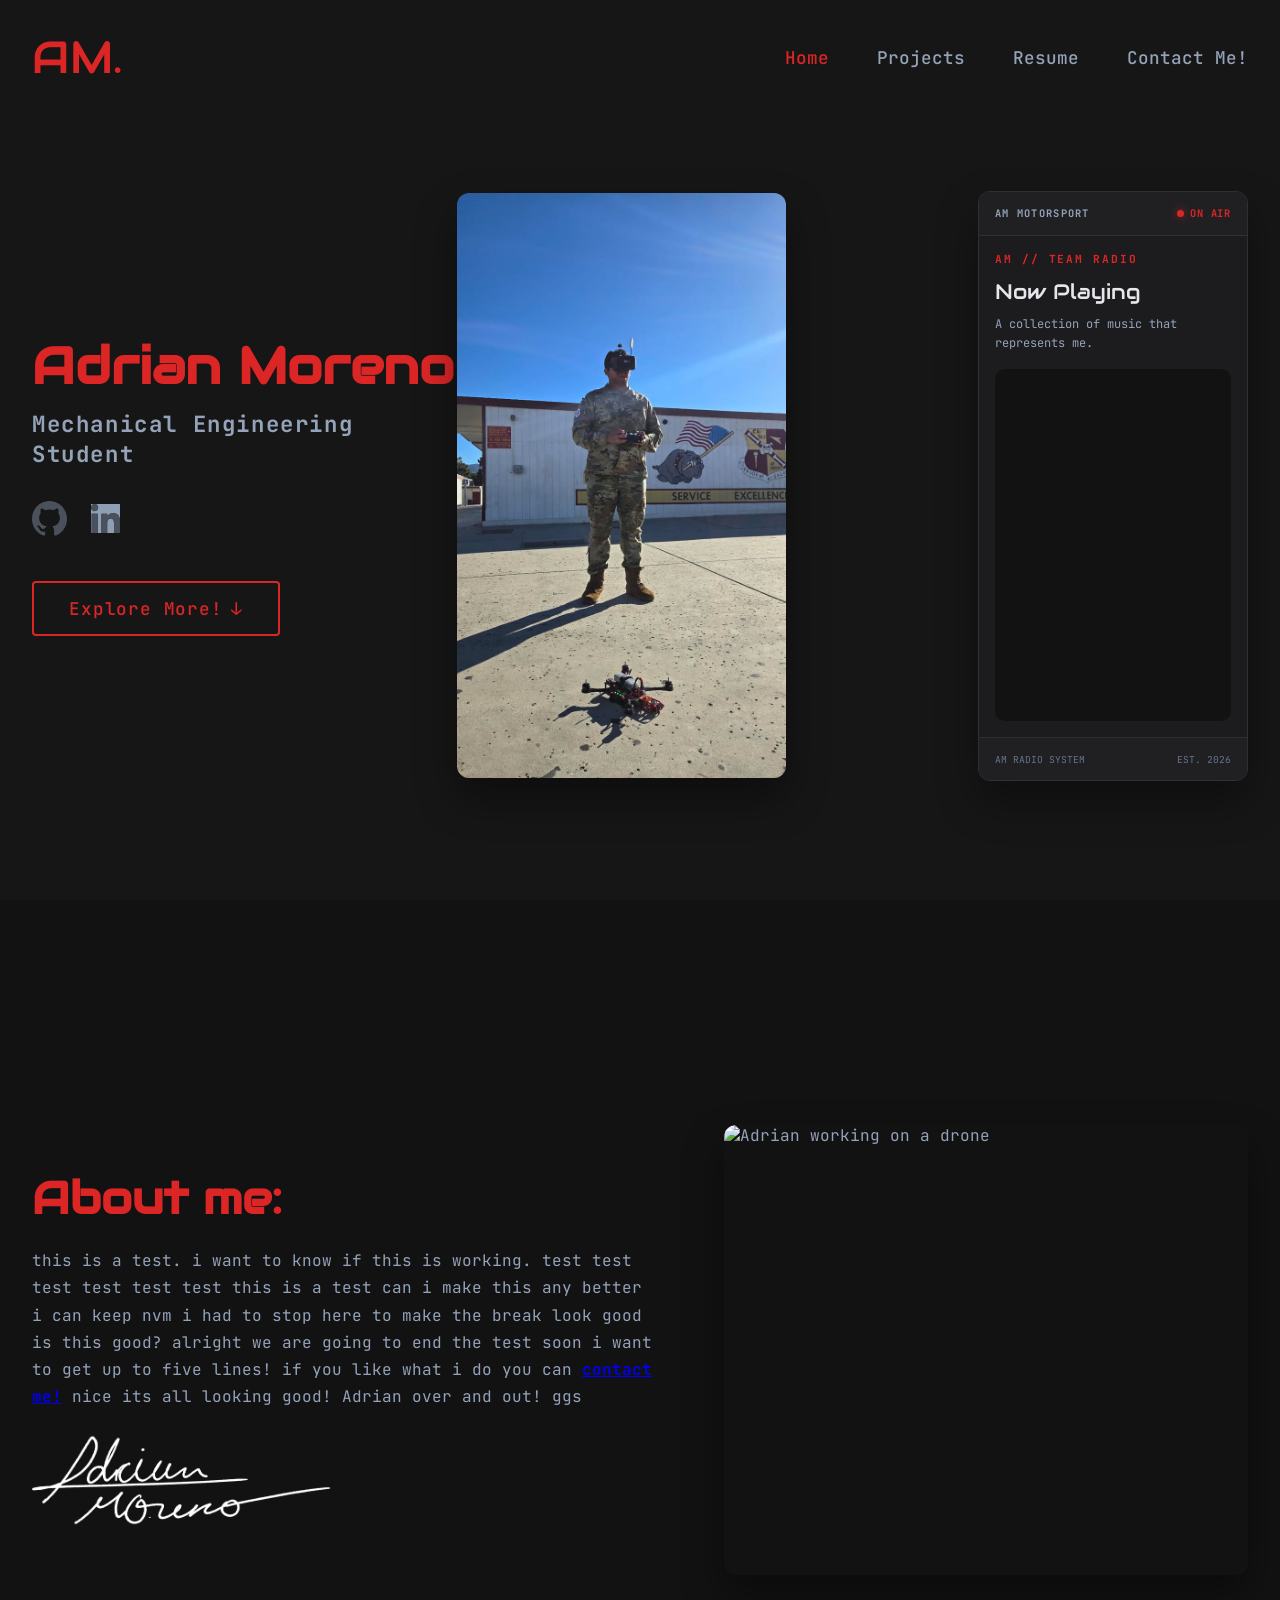
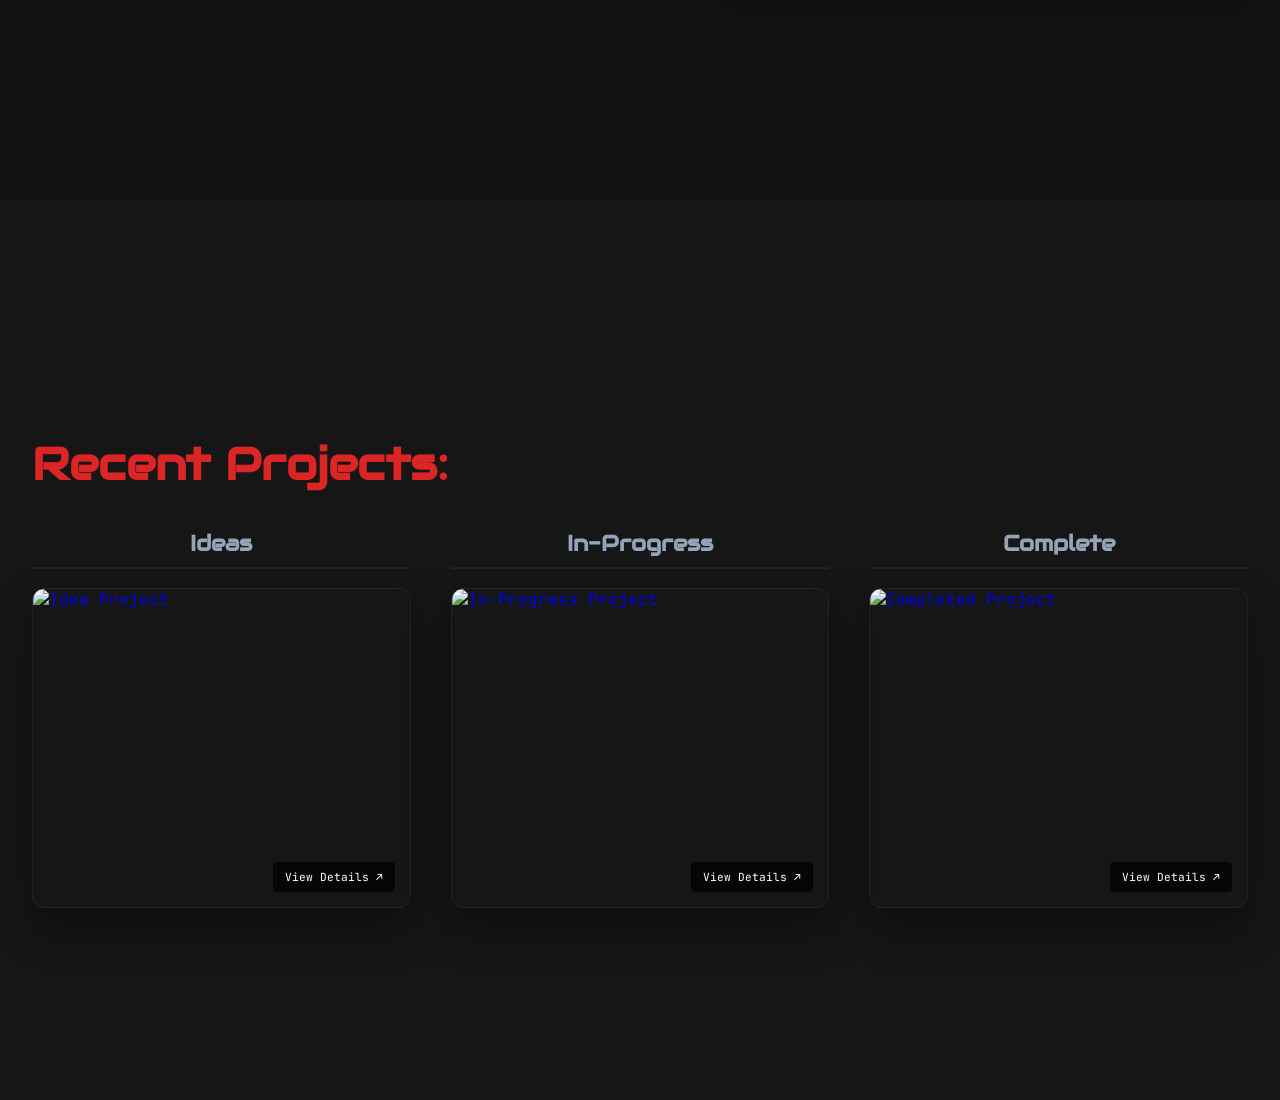
==== commit 48c79cad: "Update Spotify playlist embed link" ====
--- a/index.html
+++ b/index.html
@@ -105,7 +105,7 @@
                     <!-- Spotify Playlist -->
                     <iframe
                         class="spotify-player"
-                        src="https://open.spotify.com/embed/playlist/PLAYLIST_ID?utm_source=generator&theme=0"
+                        src="https://open.spotify.com/embed/playlist/3YvEli8f84oArrDtaXzsCA?utm_source=generator&theme=0"
                         width="100%"
                         height="352"
                         frameborder="0"
--- a/style.css
+++ b/style.css
@@ -2,7 +2,6 @@
 /* =========================
    GLOBAL SETTINGS
 ========================= */
-
 * {
     box-sizing: border-box;
 }
@@ -44,7 +43,6 @@
 /* =========================
    LAYOUT CONTAINERS
 ========================= */
-
 .container {
     width: 100%;
     max-width: 1300px;
@@ -57,7 +55,7 @@
     display: flex;
     align-items: center;
     justify-content: center;
-    gap: clamp(2rem, 5vw, 6rem);
+    gap: clamp(1.5rem, 3vw, 3rem);
     width: 100%;
     min-width: 0;
 }
@@ -65,7 +63,6 @@
 /* =========================
    NAVBAR
 ========================= */
-
 .navbar {
     background-color: #161617;
     z-index: 100;
@@ -122,7 +119,6 @@
 /* =========================
    HOME SECTION
 ========================= */
-
 .welcome_card {
     display: flex;
     align-items: center;
@@ -164,7 +160,6 @@
 /* =========================
    SOCIAL ICONS
 ========================= */
-
 .socials {
     display: flex;
     gap: 1.5rem;
@@ -195,7 +190,6 @@
 /* =========================
    EXPLORE MORE BUTTON
 ========================= */
-
 .cta-btn {
     display: inline-flex;
     align-items: center;
@@ -232,7 +226,6 @@
 /* =========================
    HOME PHOTO
 ========================= */
-
 .hero_container {
     flex: 1.5;
     display: flex;
@@ -250,9 +243,102 @@
 }
 
 /* =========================
+   AM TEAM RADIO
+   DESKTOP ONLY
+========================= */
+.team-radio {
+    flex: 0 0 270px;
+    min-width: 0;
+    background-color: #1c1c1f;
+    border: 1px solid #303034;
+    border-radius: 12px;
+    overflow: hidden;
+    box-shadow: 0 20px 40px rgba(0, 0, 0, 0.35);
+}
+
+.team-radio-header,
+.team-radio-footer {
+    display: flex;
+    justify-content: space-between;
+    align-items: center;
+    padding: 0.9rem 1rem;
+    background-color: #202023;
+}
+
+.team-radio-header {
+    border-bottom: 1px solid #303034;
+}
+
+.team-radio-label {
+    color: #94A3B8;
+    font-size: 0.65rem;
+    font-weight: 700;
+    letter-spacing: 0.08rem;
+}
+
+.team-radio-status {
+    display: flex;
+    align-items: center;
+    gap: 0.4rem;
+    color: #DC2626;
+    font-size: 0.65rem;
+    font-weight: 700;
+    letter-spacing: 0.05rem;
+}
+
+.radio-indicator {
+    width: 7px;
+    height: 7px;
+    background-color: #DC2626;
+    border-radius: 50%;
+    box-shadow: 0 0 8px rgba(220, 38, 38, 0.7);
+}
+
+.team-radio-content {
+    padding: 1rem;
+}
+
+.radio-frequency {
+    color: #DC2626;
+    font-size: 0.7rem;
+    font-weight: 700;
+    letter-spacing: 0.12rem;
+    margin: 0 0 0.8rem;
+}
+
+.team-radio-content h2 {
+    color: #e5e7eb;
+    font-family: "Audiowide", sans-serif;
+    font-size: 1.3rem;
+    font-weight: 400;
+    margin: 0 0 0.6rem;
+}
+
+.radio-description {
+    color: #94A3B8;
+    font-size: 0.75rem;
+    line-height: 1.6;
+    margin: 0 0 1rem;
+}
+
+.spotify-player {
+    display: block;
+    width: 100%;
+    height: 352px;
+    border: none;
+    border-radius: 10px;
+    background-color: #121212;
+}
+
+.team-radio-footer {
+    border-top: 1px solid #303034;
+    color: #64748b;
+    font-size: 0.6rem;
+}
+
+/* =========================
    ABOUT ME SECTION
 ========================= */
-
 #about_section {
     background-color: #121213;
     width: 100%;
@@ -308,7 +394,6 @@
 /* =========================
    AUTOMATIC ABOUT SLIDESHOW
 ========================= */
-
 .about_image_container {
     flex: 1;
     display: flex;
@@ -333,9 +418,7 @@
 }
 
 /* Three images, approximately four seconds each */
-
 @keyframes imageSlide {
-
     0%, 28% {
         transform: translateX(0);
     }
@@ -351,13 +434,11 @@
     100% {
         transform: translateX(0);
     }
-
 }
 
 /* =========================
    RECENT PROJECTS SECTION
 ========================= */
-
 #recent_projects {
     background-color: #161617;
     width: 100%;
@@ -408,7 +489,6 @@
 /* =========================
    PROJECT FLIP CARDS
 ========================= */
-
 .pipeline-card {
     display: block;
     width: 100%;
@@ -453,7 +533,6 @@
 }
 
 /* CARD BACK */
-
 .pipeline-card-back {
     background-color: #202023;
     border-color: #DC2626;
@@ -481,7 +560,6 @@
 }
 
 /* FRONT CARD HINT */
-
 .card-hint {
     position: absolute;
     bottom: 15px;
@@ -496,9 +574,7 @@
 /* =========================
    TABLET RESPONSIVE
 ========================= */
-
 @media (max-width: 1000px) and (min-width: 769px) {
-
     .container {
         padding: 0 1.5rem;
     }
@@ -520,6 +596,10 @@
         height: 55vh;
     }
 
+    .team-radio {
+        display: none;
+    }
+
     .about-layout {
         gap: 2rem;
     }
@@ -540,15 +620,12 @@
     .pipeline-card {
         height: 260px;
     }
-
 }
 
 /* =========================
    MOBILE RESPONSIVE
 ========================= */
-
 @media (max-width: 768px) {
-
     html {
         scroll-snap-type: none;
     }
@@ -644,6 +721,10 @@
         object-fit: cover;
     }
 
+    .team-radio {
+        display: none;
+    }
+
     #about_section {
         padding: 5rem 0;
         height: auto;
@@ -695,15 +776,12 @@
     .pipeline-card-back {
         padding: 1rem;
     }
-
 }
 
 /* =========================
    SMALL PHONE SUPPORT
 ========================= */
-
 @media (max-width: 480px) {
-
     .container {
         padding: 0 1rem;
     }
@@ -763,27 +841,21 @@
     .pipeline-card {
         height: 230px;
     }
-
 }
 
 /* =========================
    DESKTOP CARD HOVER
 ========================= */
-
 @media (hover: hover) and (pointer: fine) {
-
     .pipeline-card:hover .pipeline-card-inner {
         transform: rotateY(180deg);
     }
-
 }
 
 /* =========================
    REDUCED MOTION
 ========================= */
-
 @media (prefers-reduced-motion: reduce) {
-
     html {
         scroll-behavior: auto;
         scroll-snap-type: none;
@@ -796,5 +868,4 @@
         animation-iteration-count: 1 !important;
         transition-duration: 0.01ms !important;
     }
-
-}
+}
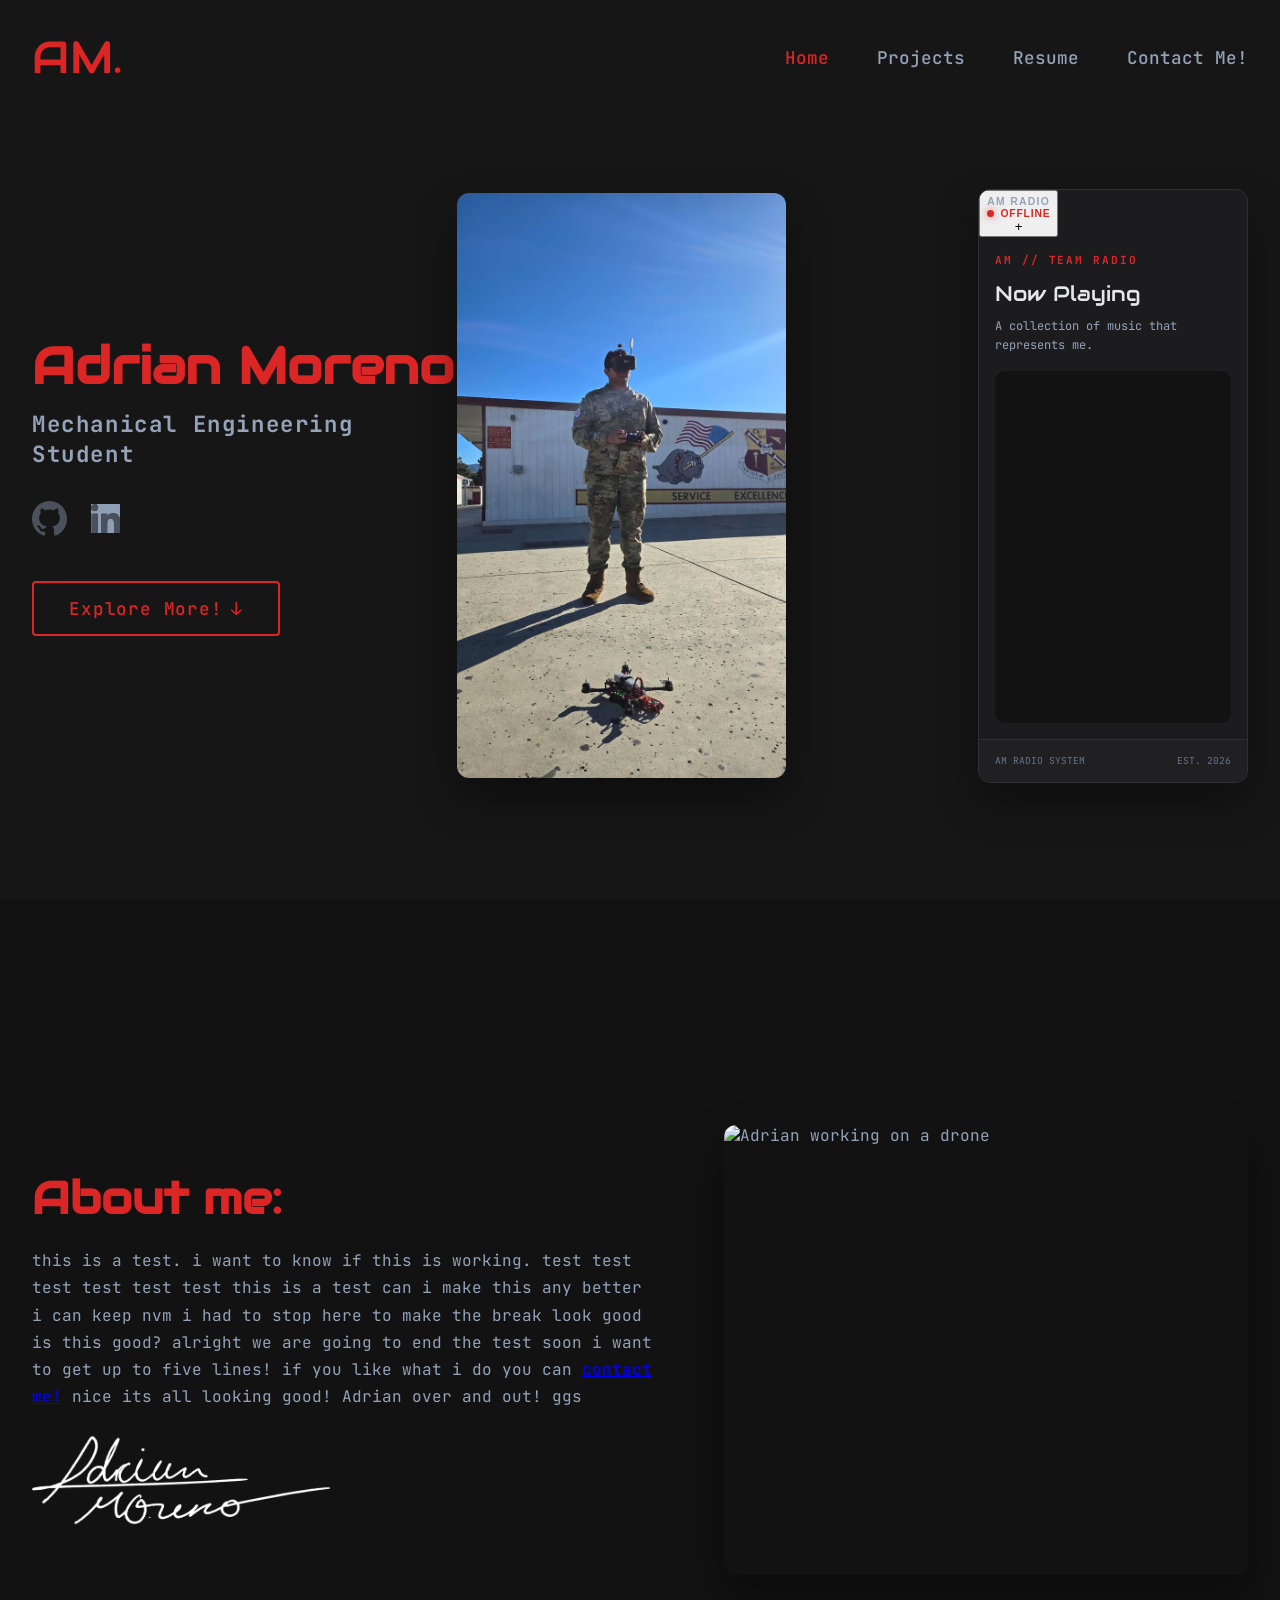
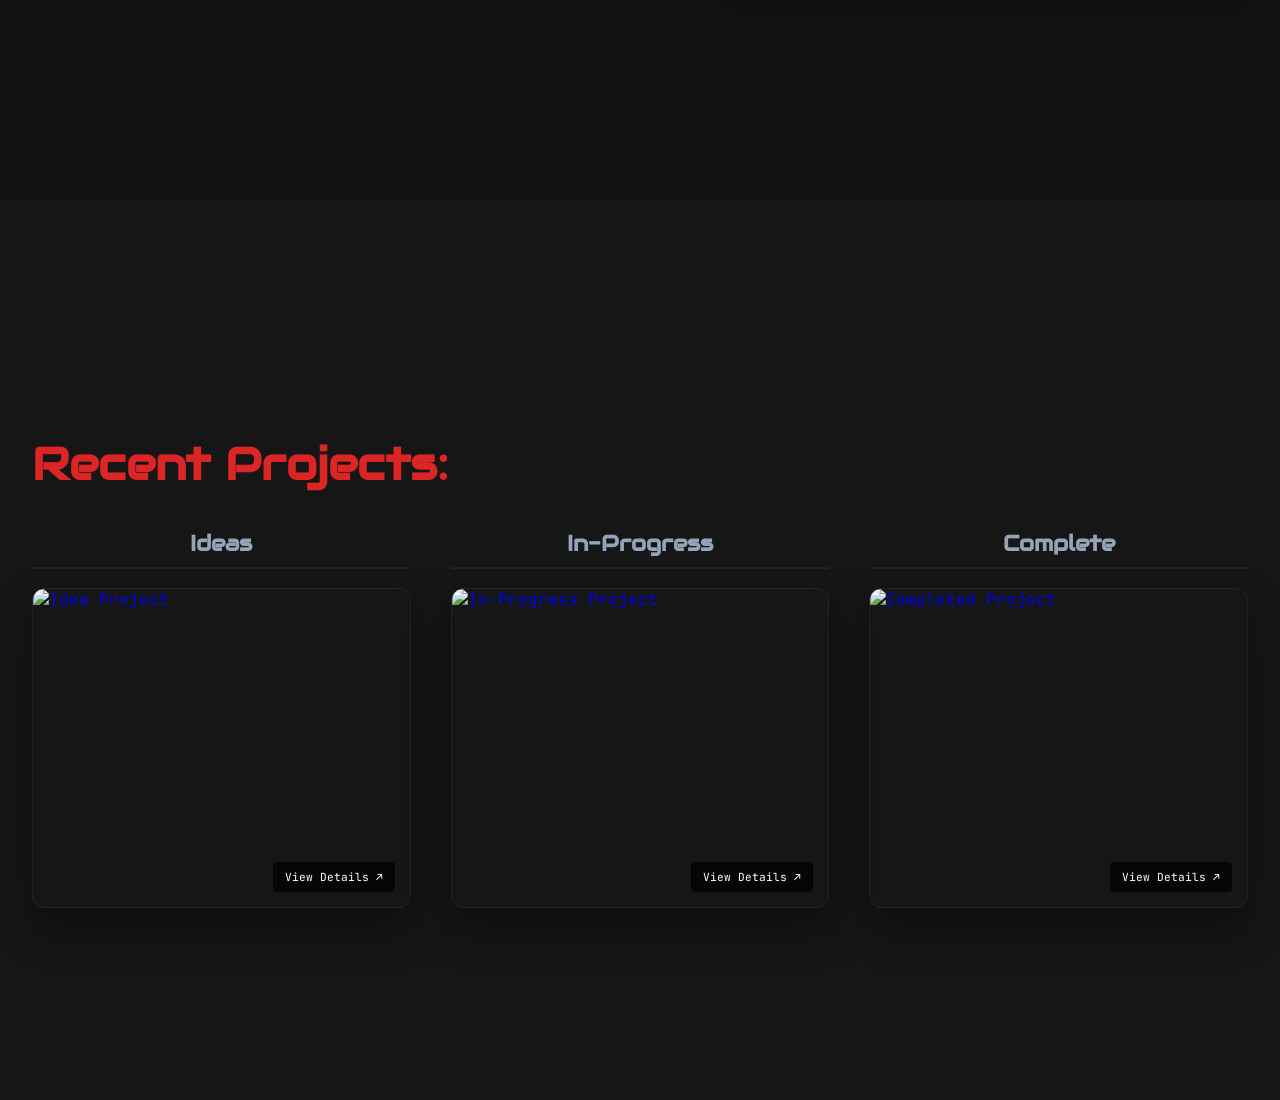
==== commit 0e81ce3f: "Refactor HTML structure and comments for clarity" ====
--- a/index.html
+++ b/index.html
@@ -1,17 +1,22 @@
 
 <!DOCTYPE html>
 <html lang="en">
+
 <head>
     <meta charset="UTF-8">
     <meta name="viewport" content="width=device-width, initial-scale=1.0">
+
     <link rel="icon" type="image/svg+xml" href="assets/favicon.svg">
+
     <meta name="theme-color" content="#161617">
     <meta name="description" content="Adrian Moreno's mechanical engineering portfolio, featuring projects, designs, and engineering interests.">
+
     <title>Adrian Moreno | Portfolio</title>
 
     <!-- Google Fonts -->
     <link rel="preconnect" href="https://fonts.googleapis.com">
     <link rel="preconnect" href="https://fonts.gstatic.com" crossorigin>
+
     <link href="https://fonts.googleapis.com/css2?family=Audiowide&family=JetBrains+Mono:ital,wght@0,100..800;1,100..800&display=swap" rel="stylesheet">
 
     <!-- CSS -->
@@ -23,8 +28,11 @@
     <!-- =========================
          NAVIGATION BAR
     ========================== -->
+
     <header class="navbar">
+
         <div class="container nav-container">
+
             <div class="logo">AM.</div>
 
             <input type="checkbox" id="menu-toggle" class="menu-toggle">
@@ -34,27 +42,37 @@
             </label>
 
             <nav class="nav-links" id="primary-navigation" aria-label="Main navigation">
+
                 <a href="index.html" class="active">Home</a>
                 <a href="projects.html">Projects</a>
                 <a href="resume.html">Resume</a>
                 <a href="contact.html">Contact Me!</a>
+
             </nav>
+
         </div>
+
     </header>
 
 
     <!-- =========================
          HOME / HERO SECTION
     ========================== -->
+
     <main class="welcome_card">
+
         <div class="container hero-layout">
 
             <section class="name_job">
+
                 <h1 class="name">Adrian Moreno</h1>
+
                 <h4 class="job">Mechanical Engineering Student</h4>
 
                 <!-- Social Links -->
+
                 <div class="socials">
+
                     <a href="https://github.com" target="_blank" rel="noopener noreferrer" aria-label="GitHub">
                         <img class="github" src="assets/github.svg" alt="">
                     </a>
@@ -62,39 +80,68 @@
                     <a href="https://linkedin.com" target="_blank" rel="noopener noreferrer" aria-label="LinkedIn">
                         <img class="linkedin" src="assets/linkedin.svg" alt="">
                     </a>
+
                 </div>
 
                 <!-- Explore Button -->
+
                 <a href="#about_section" class="cta-btn">
                     Explore More!
                     <span class="arrow">↓</span>
                 </a>
+
             </section>
 
 
-            <!-- Hero Image -->
+            <!-- HERO IMAGE -->
+
             <section class="hero_container">
+
                 <img
                     class="hero_image"
                     src="assets/Adrian Moreno.jpg"
                     alt="Adrian Moreno working with drone technology"
                     fetchpriority="high"
                 >
+
             </section>
 
 
-            <!-- AM TEAM RADIO -->
+            <!-- =========================
+                 AM TEAM RADIO
+            ========================== -->
+
             <section class="team-radio">
-                <div class="team-radio-header">
-                    <span class="team-radio-label">AM MOTORSPORT</span>
+
+                <!-- COLLAPSIBLE RADIO HEADER -->
+
+                <button
+                    class="team-radio-toggle"
+                    type="button"
+                    aria-expanded="false"
+                    aria-controls="team-radio-content">
+
+                    <span class="team-radio-label">
+                        AM RADIO
+                    </span>
+
                     <span class="team-radio-status">
                         <span class="radio-indicator"></span>
-                        ON AIR
+                        OFFLINE
                     </span>
-                </div>
-
-                <div class="team-radio-content">
-                    <p class="radio-frequency">AM // TEAM RADIO</p>
+
+                    <span class="radio-arrow">+</span>
+
+                </button>
+
+
+                <!-- EXPANDABLE RADIO CONTENT -->
+
+                <div class="team-radio-content" id="team-radio-content">
+
+                    <p class="radio-frequency">
+                        AM // TEAM RADIO
+                    </p>
 
                     <h2>Now Playing</h2>
 
@@ -102,7 +149,9 @@
                         A collection of music that represents me.
                     </p>
 
-                    <!-- Spotify Playlist -->
+
+                    <!-- SPOTIFY PLAYLIST -->
+
                     <iframe
                         class="spotify-player"
                         src="https://open.spotify.com/embed/playlist/3YvEli8f84oArrDtaXzsCA?utm_source=generator&theme=0"
@@ -113,29 +162,43 @@
                         loading="lazy"
                         title="AM Team Radio Spotify playlist">
                     </iframe>
-                </div>
+
+                </div>
+
+
+                <!-- RADIO FOOTER -->
 
                 <div class="team-radio-footer">
+
                     <span>AM RADIO SYSTEM</span>
+
                     <span>EST. 2026</span>
-                </div>
+
+                </div>
+
             </section>
 
         </div>
+
     </main>
 
 
     <!-- =========================
          ABOUT ME SECTION
     ========================== -->
+
     <section id="about_section" class="about_me">
+
         <div class="container about-layout">
 
-            <!-- About Text -->
+            <!-- ABOUT TEXT -->
+
             <div class="about_content">
+
                 <h2 class="title">About me:</h2>
 
                 <p class="info">
+
                     this is a test. i want to know if this is working.
                     test test test test test test this is a test can i make
                     this any better i can keep nvm i had to stop here to
@@ -144,6 +207,7 @@
                     if you like what i do you can
                     <a href="contact.html"><b><u>contact me!</u></b></a>
                     nice its all looking good! Adrian over and out! ggs
+
                 </p>
 
                 <img
@@ -152,11 +216,14 @@
                     alt="Adrian Moreno's signature"
                     loading="lazy"
                 >
+
             </div>
 
 
-            <!-- Automatic Image Slideshow -->
+            <!-- AUTOMATIC IMAGE SLIDESHOW -->
+
             <div class="about_image_container">
+
                 <div class="about_slider">
 
                     <img
@@ -181,30 +248,39 @@
                     >
 
                 </div>
+
             </div>
 
         </div>
+
     </section>
 
 
     <!-- =========================
          RECENT PROJECTS SECTION
     ========================== -->
+
     <section id="recent_projects" class="recent_projects">
+
         <div class="container projects-layout">
 
             <h2 class="title">Recent Projects:</h2>
 
             <div class="pipeline-grid">
 
+
                 <!-- IDEAS -->
+
                 <div class="pipeline-column">
+
                     <h3 class="column-header">Ideas</h3>
 
                     <a href="projects.html" class="pipeline-card">
+
                         <div class="pipeline-card-inner">
 
                             <div class="pipeline-card-front">
+
                                 <img
                                     src="cad-design.jpg"
                                     alt="Idea Project"
@@ -214,29 +290,39 @@
                                 <span class="card-hint">
                                     View Details ↗
                                 </span>
+
                             </div>
 
                             <div class="pipeline-card-back">
+
                                 <h3>Future Concepts</h3>
+
                                 <p>
                                     Ideas and concepts currently being explored,
                                     designed, and developed.
                                 </p>
+
                             </div>
 
                         </div>
+
                     </a>
+
                 </div>
 
 
                 <!-- IN PROGRESS -->
+
                 <div class="pipeline-column">
+
                     <h3 class="column-header">In-Progress</h3>
 
                     <a href="projects.html" class="pipeline-card">
+
                         <div class="pipeline-card-inner">
 
                             <div class="pipeline-card-front">
+
                                 <img
                                     src="images.jpeg"
                                     alt="In-Progress Project"
@@ -246,29 +332,39 @@
                                 <span class="card-hint">
                                     View Details ↗
                                 </span>
+
                             </div>
 
                             <div class="pipeline-card-back">
+
                                 <h3>Current Builds</h3>
+
                                 <p>
                                     Projects currently being designed,
                                     assembled, and tested.
                                 </p>
+
                             </div>
 
                         </div>
+
                     </a>
+
                 </div>
 
 
                 <!-- COMPLETE -->
+
                 <div class="pipeline-column">
+
                     <h3 class="column-header">Complete</h3>
 
                     <a href="projects.html" class="pipeline-card">
+
                         <div class="pipeline-card-inner">
 
                             <div class="pipeline-card-front">
+
                                 <img
                                     src="Adrian_fixing_drone.jpg"
                                     alt="Completed Project"
@@ -278,28 +374,37 @@
                                 <span class="card-hint">
                                     View Details ↗
                                 </span>
+
                             </div>
 
                             <div class="pipeline-card-back">
+
                                 <h3>Completed Builds</h3>
+
                                 <p>
                                     Finished projects, experiments,
                                     prototypes, and designs.
                                 </p>
+
                             </div>
 
                         </div>
+
                     </a>
+
                 </div>
 
             </div>
+
         </div>
+
     </section>
 
 
     <!-- =========================
          JAVASCRIPT
     ========================== -->
+
     <script type="module" src="main.js"></script>
 
 </body>
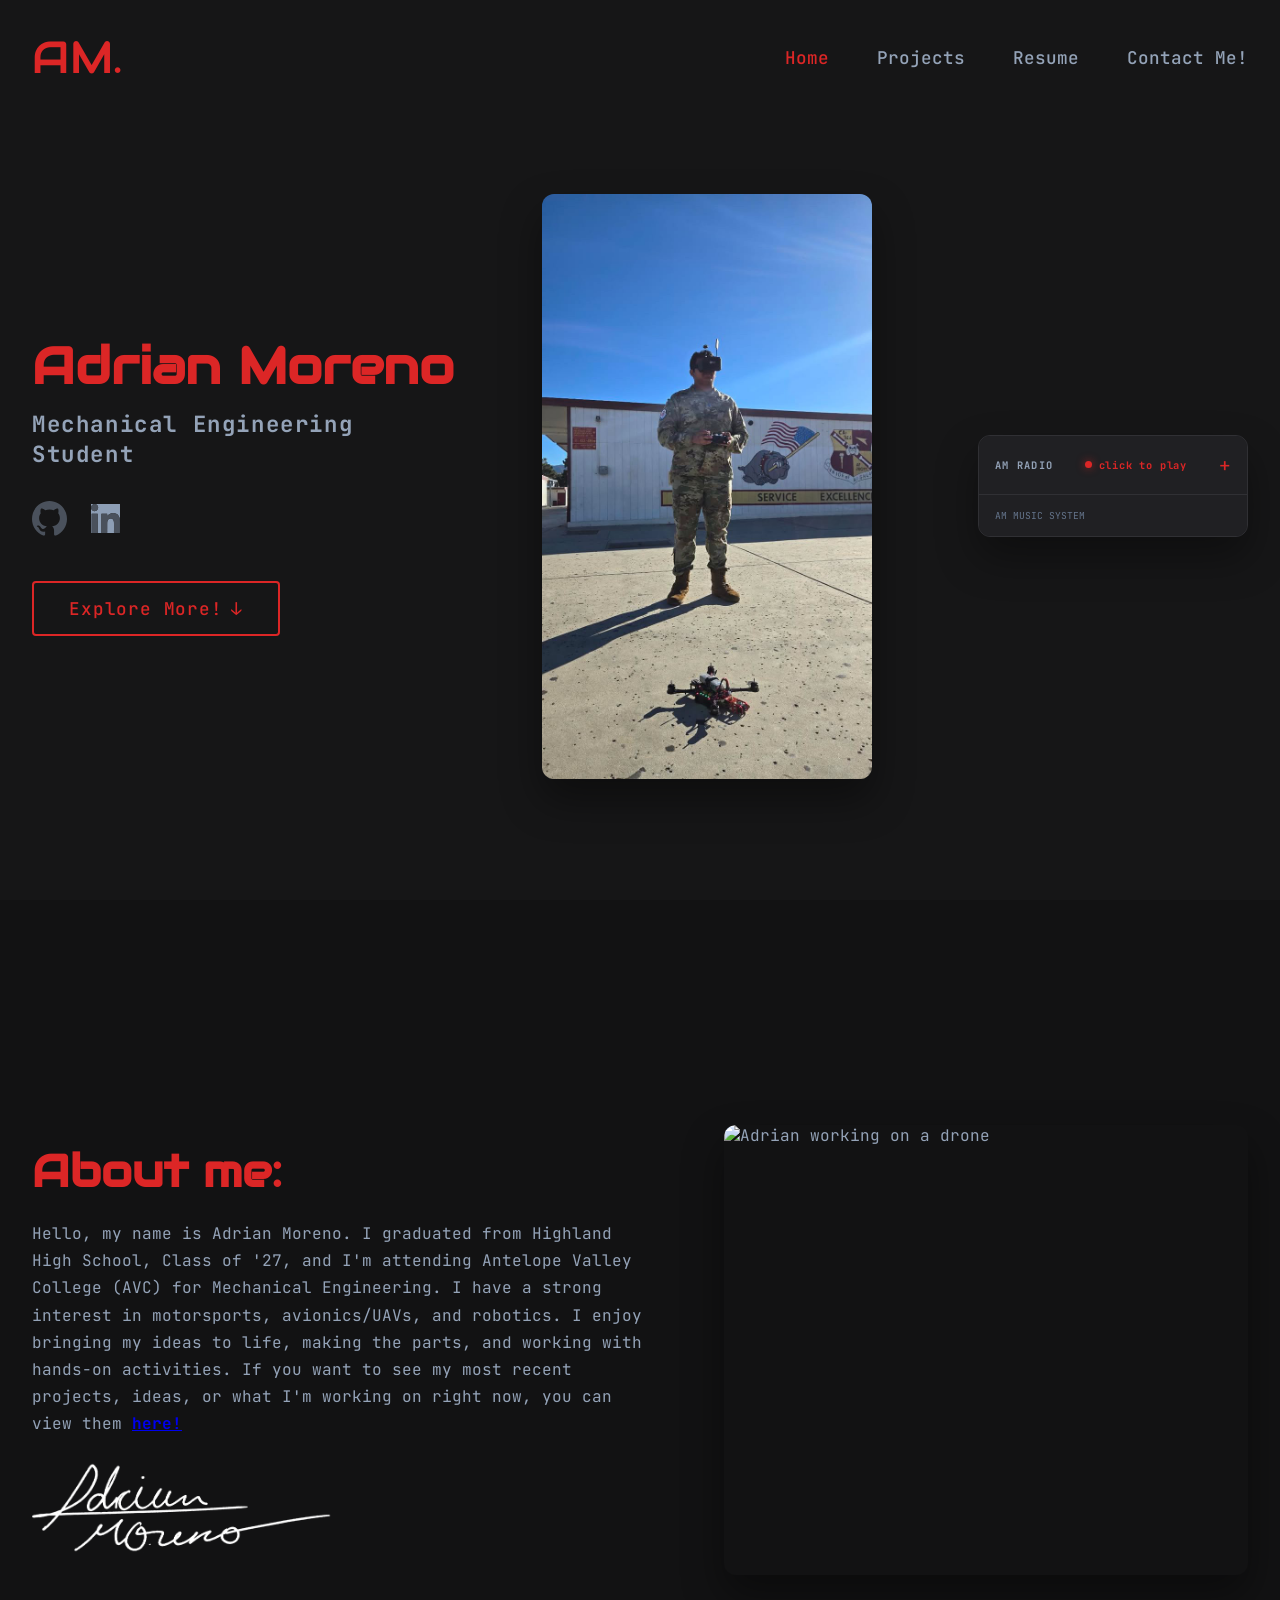
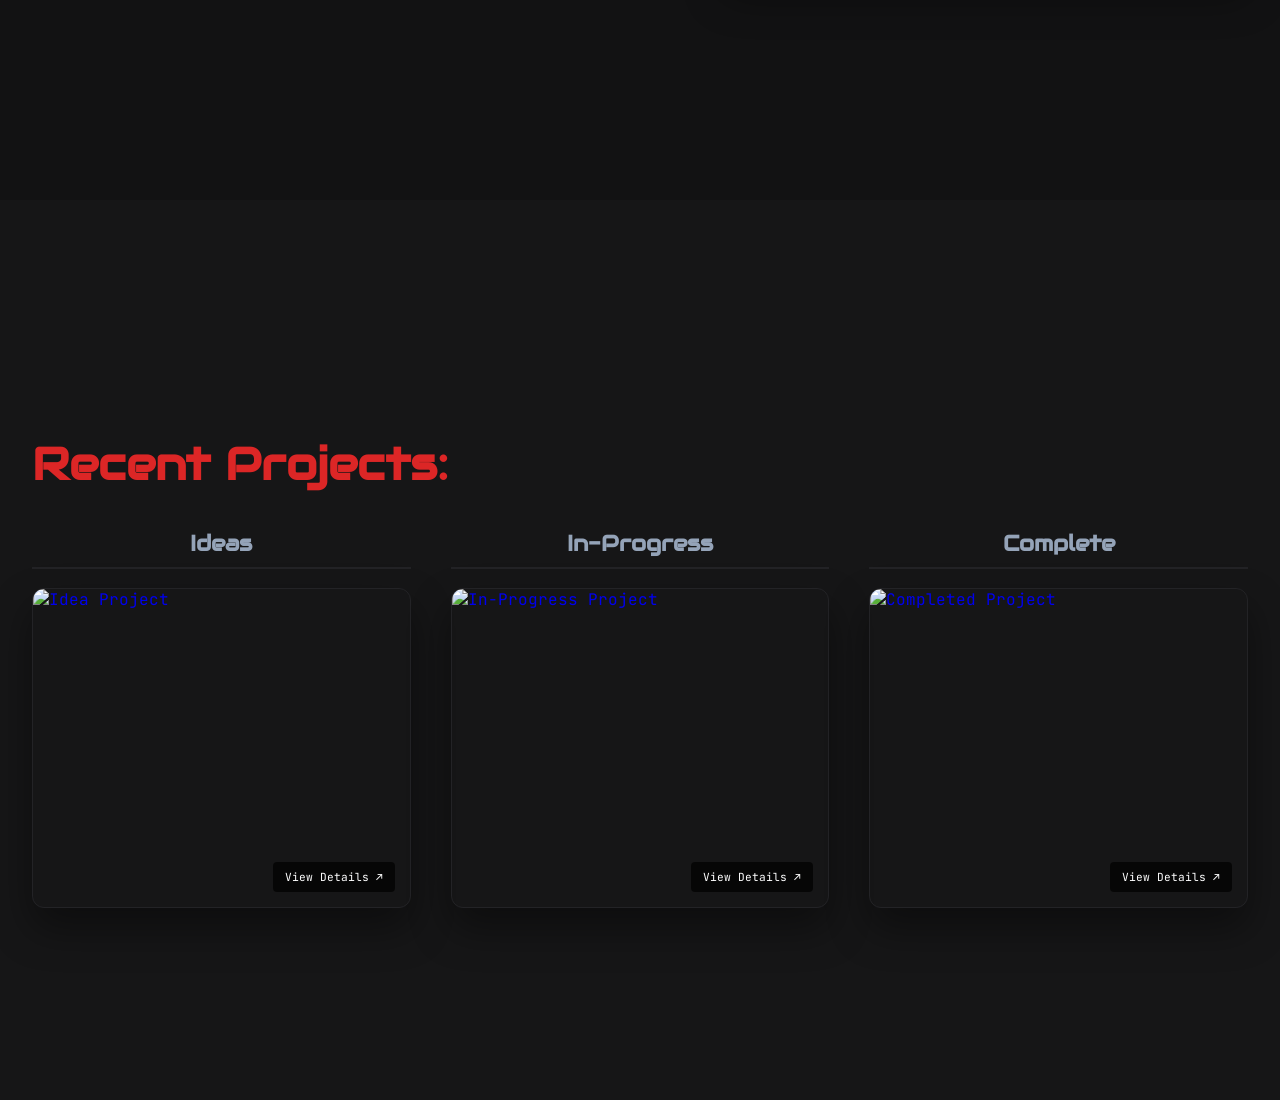
==== commit 02c94235: "Change radio system to music and update bio Updated radio system references and improved about secti" ====
--- a/index.html
+++ b/index.html
@@ -127,7 +127,7 @@
 
                     <span class="team-radio-status">
                         <span class="radio-indicator"></span>
-                        OFFLINE
+                        click to play
                     </span>
 
                     <span class="radio-arrow">+</span>
@@ -140,7 +140,7 @@
                 <div class="team-radio-content" id="team-radio-content">
 
                     <p class="radio-frequency">
-                        AM // TEAM RADIO
+                        AM // MUSIC RADIO
                     </p>
 
                     <h2>Now Playing</h2>
@@ -170,9 +170,9 @@
 
                 <div class="team-radio-footer">
 
-                    <span>AM RADIO SYSTEM</span>
-
-                    <span>EST. 2026</span>
+                    <span>AM MUSIC SYSTEM</span>
+
+                    <span> </span>
 
                 </div>
 
@@ -190,24 +190,16 @@
     <section id="about_section" class="about_me">
 
         <div class="container about-layout">
-
-            <!-- ABOUT TEXT -->
-
+            
             <div class="about_content">
-
                 <h2 class="title">About me:</h2>
-
                 <p class="info">
-
-                    this is a test. i want to know if this is working.
-                    test test test test test test this is a test can i make
-                    this any better i can keep nvm i had to stop here to
-                    make the break look good is this good? alright we are
-                    going to end the test soon i want to get up to five lines!
-                    if you like what i do you can
-                    <a href="contact.html"><b><u>contact me!</u></b></a>
-                    nice its all looking good! Adrian over and out! ggs
-
+                    Hello, my name is Adrian Moreno. I graduated from Highland High School, Class of '27,
+                    and I'm attending Antelope Valley College (AVC) for Mechanical Engineering.
+                    I have a strong interest in motorsports, avionics/UAVs, and robotics. I enjoy bringing
+                    my ideas to life, making the parts, and working with hands-on activities.
+                    If you want to see my most recent projects, ideas, or what I'm working on right now,
+                    you can view them <a href="#recent_projects"><b><u>here!</u></b></a>
                 </p>
 
                 <img
@@ -220,6 +212,7 @@
             </div>
 
 
+
             <!-- AUTOMATIC IMAGE SLIDESHOW -->
 
             <div class="about_image_container">
--- a/style.css
+++ b/style.css
@@ -226,13 +226,16 @@
 /* =========================
    HOME PHOTO
 ========================= */
+
 .hero_container {
     flex: 1.5;
     display: flex;
-    justify-content: flex-start;
+    justify-content: center;
     height: 65vh;
     min-width: 0;
-}
+    padding-left: 2rem;
+}
+
 
 .hero_image {
     max-width: 100%;
@@ -249,6 +252,7 @@
 .team-radio {
     flex: 0 0 270px;
     min-width: 0;
+    align-self: center;
     background-color: #1c1c1f;
     border: 1px solid #303034;
     border-radius: 12px;
@@ -256,17 +260,19 @@
     box-shadow: 0 20px 40px rgba(0, 0, 0, 0.35);
 }
 
-.team-radio-header,
-.team-radio-footer {
+.team-radio-toggle {
     display: flex;
     justify-content: space-between;
     align-items: center;
-    padding: 0.9rem 1rem;
+    gap: 0.75rem;
+    width: 100%;
+    padding: 1rem;
     background-color: #202023;
-}
-
-.team-radio-header {
-    border-bottom: 1px solid #303034;
+    border: none;
+    color: inherit;
+    font-family: "JetBrains Mono", monospace;
+    cursor: pointer;
+    text-align: left;
 }
 
 .team-radio-label {
@@ -294,8 +300,24 @@
     box-shadow: 0 0 8px rgba(220, 38, 38, 0.7);
 }
 
+.radio-arrow {
+    color: #DC2626;
+    font-size: 1.2rem;
+    transition: transform 0.3s ease;
+}
+
+.team-radio-toggle[aria-expanded="true"] .radio-arrow {
+    transform: rotate(45deg);
+}
+
 .team-radio-content {
+    display: none;
     padding: 1rem;
+    border-top: 1px solid #303034;
+}
+
+.team-radio-content.is-open {
+    display: block;
 }
 
 .radio-frequency {
@@ -331,7 +353,12 @@
 }
 
 .team-radio-footer {
+    display: flex;
+    justify-content: space-between;
+    align-items: center;
+    padding: 0.9rem 1rem;
     border-top: 1px solid #303034;
+    background-color: #202023;
     color: #64748b;
     font-size: 0.6rem;
 }
